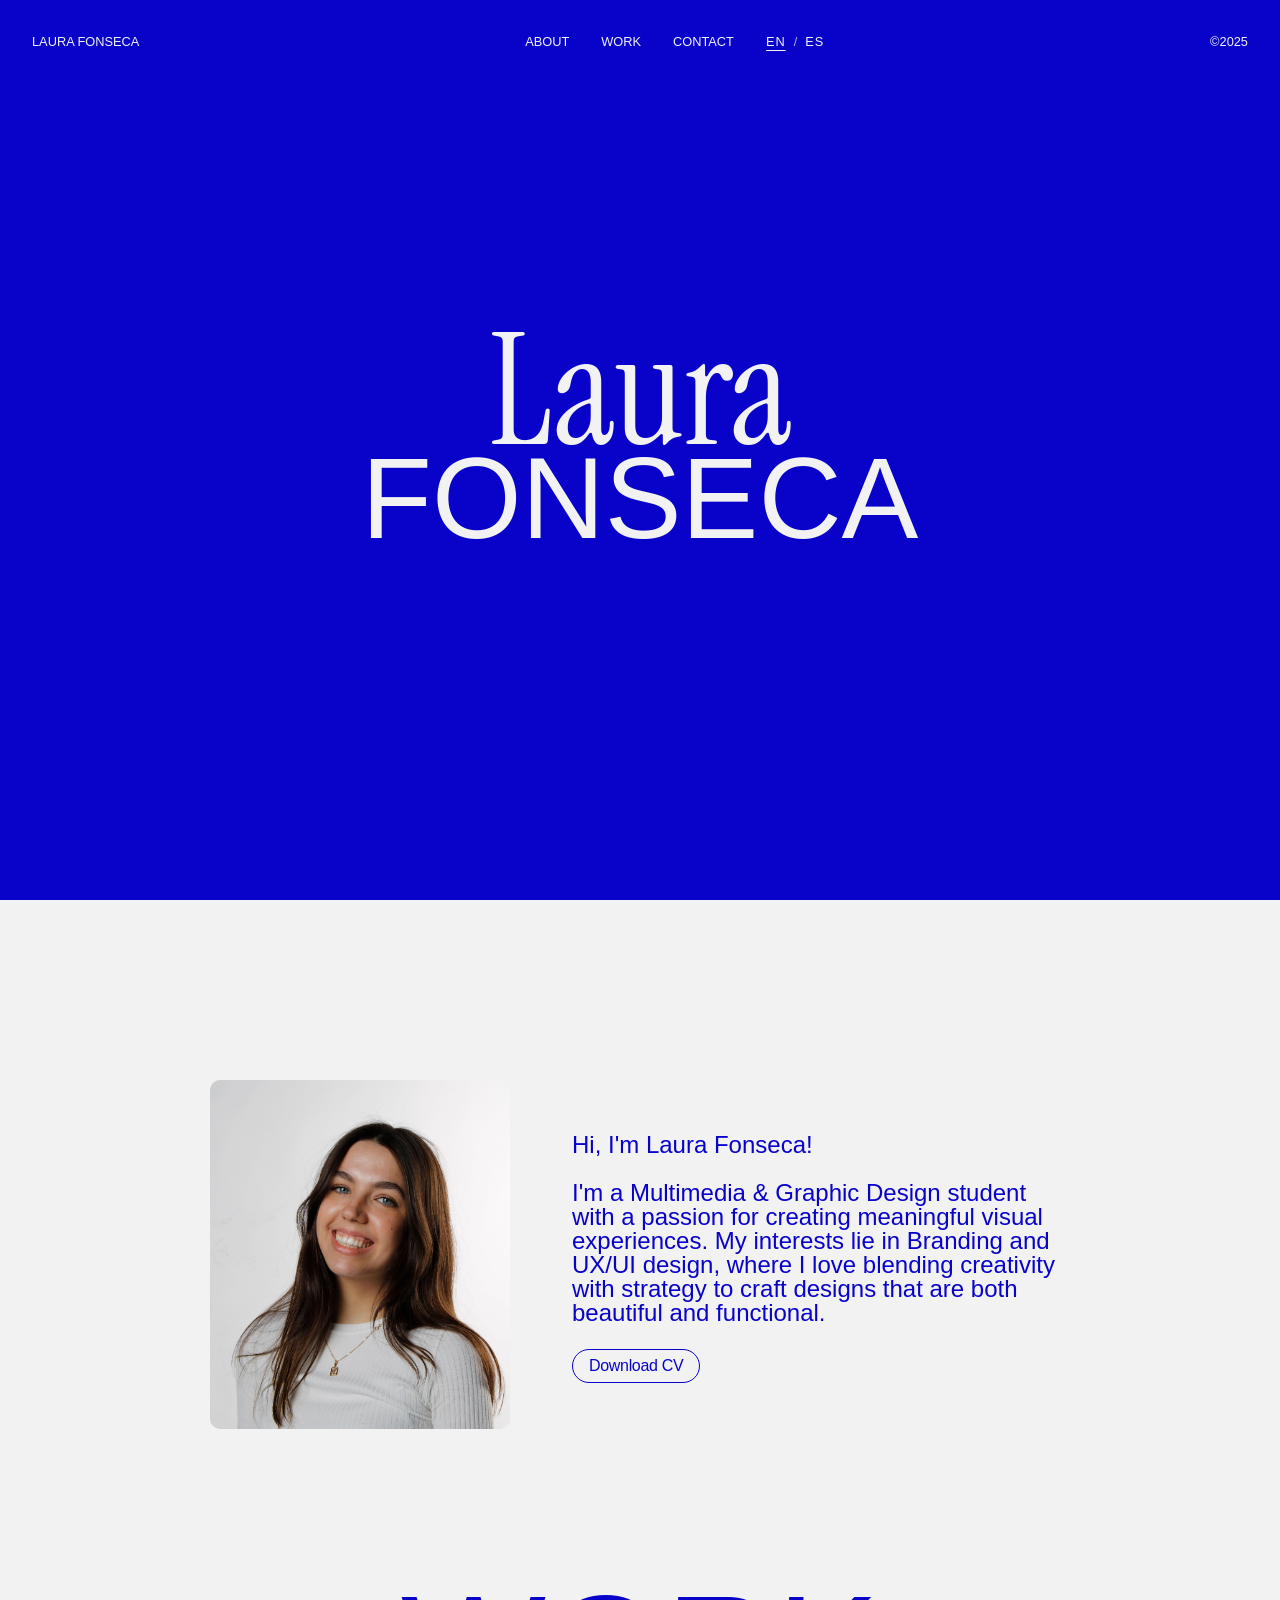
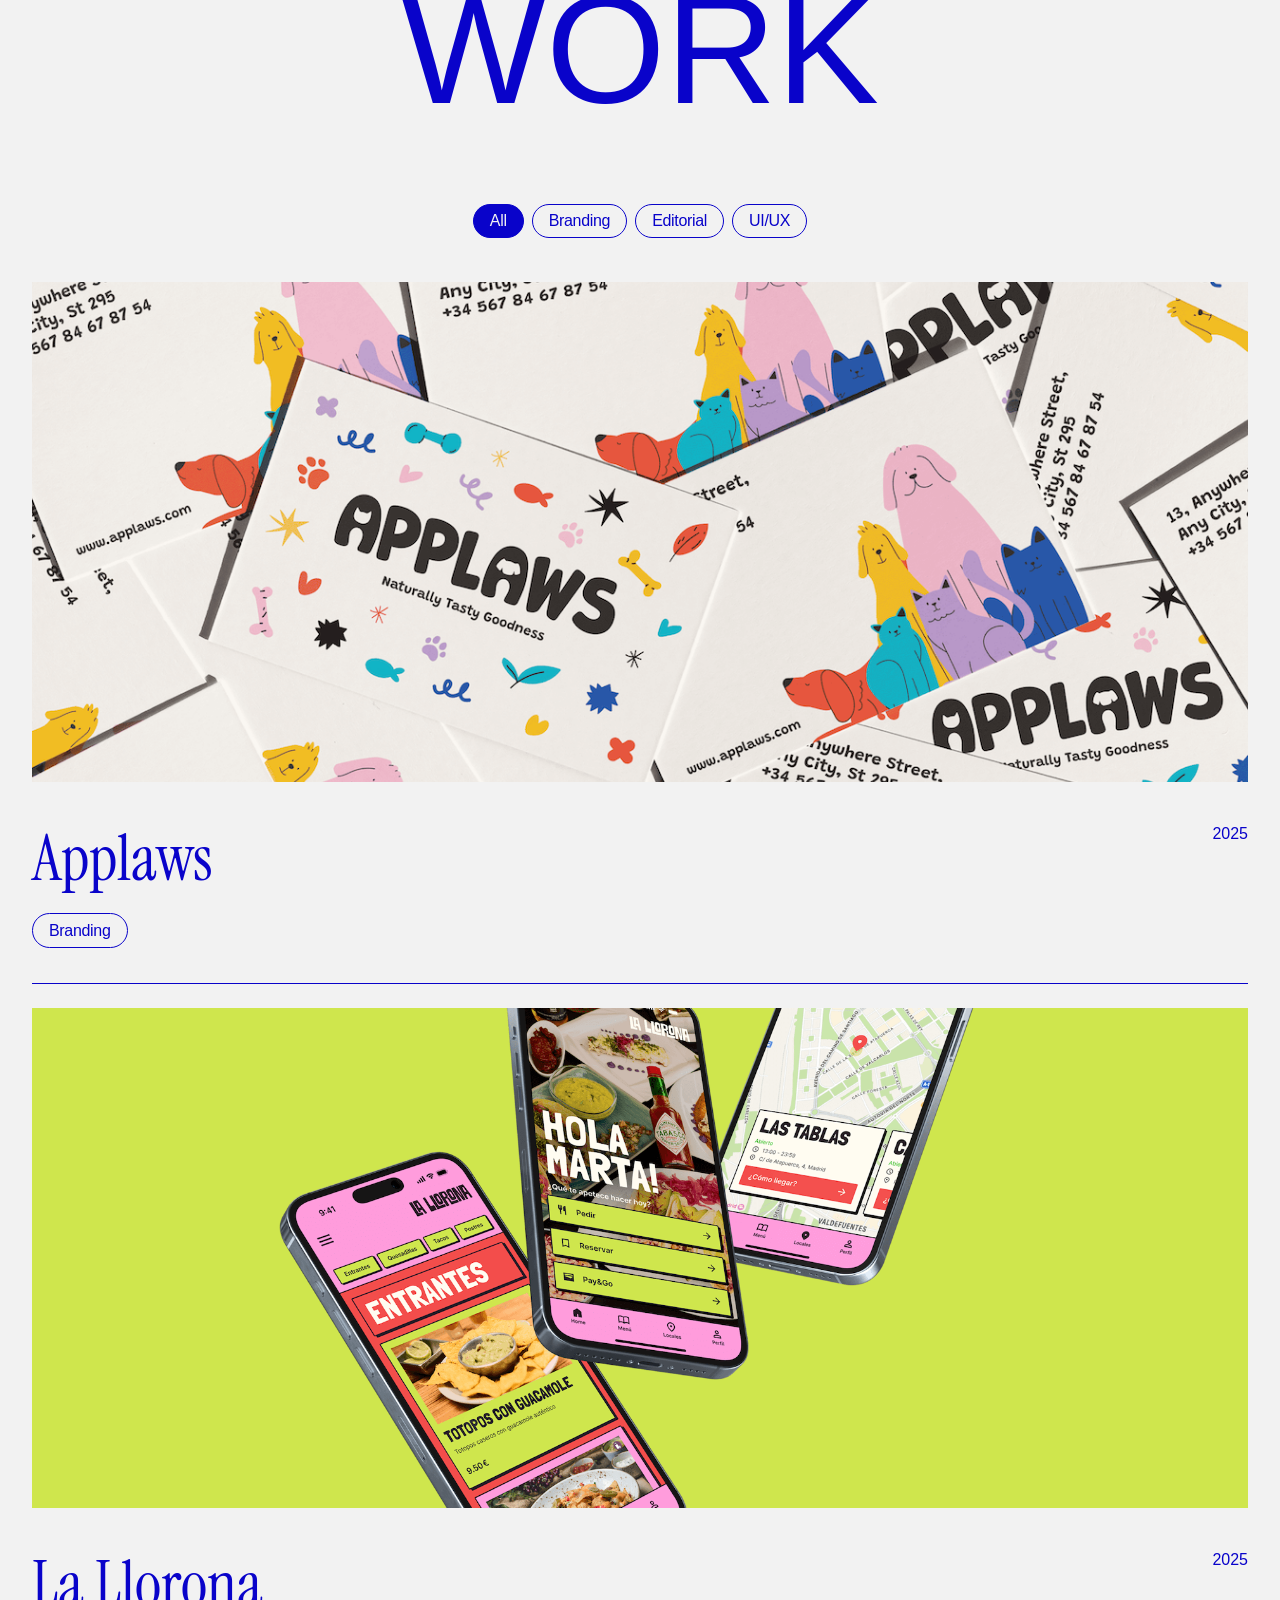
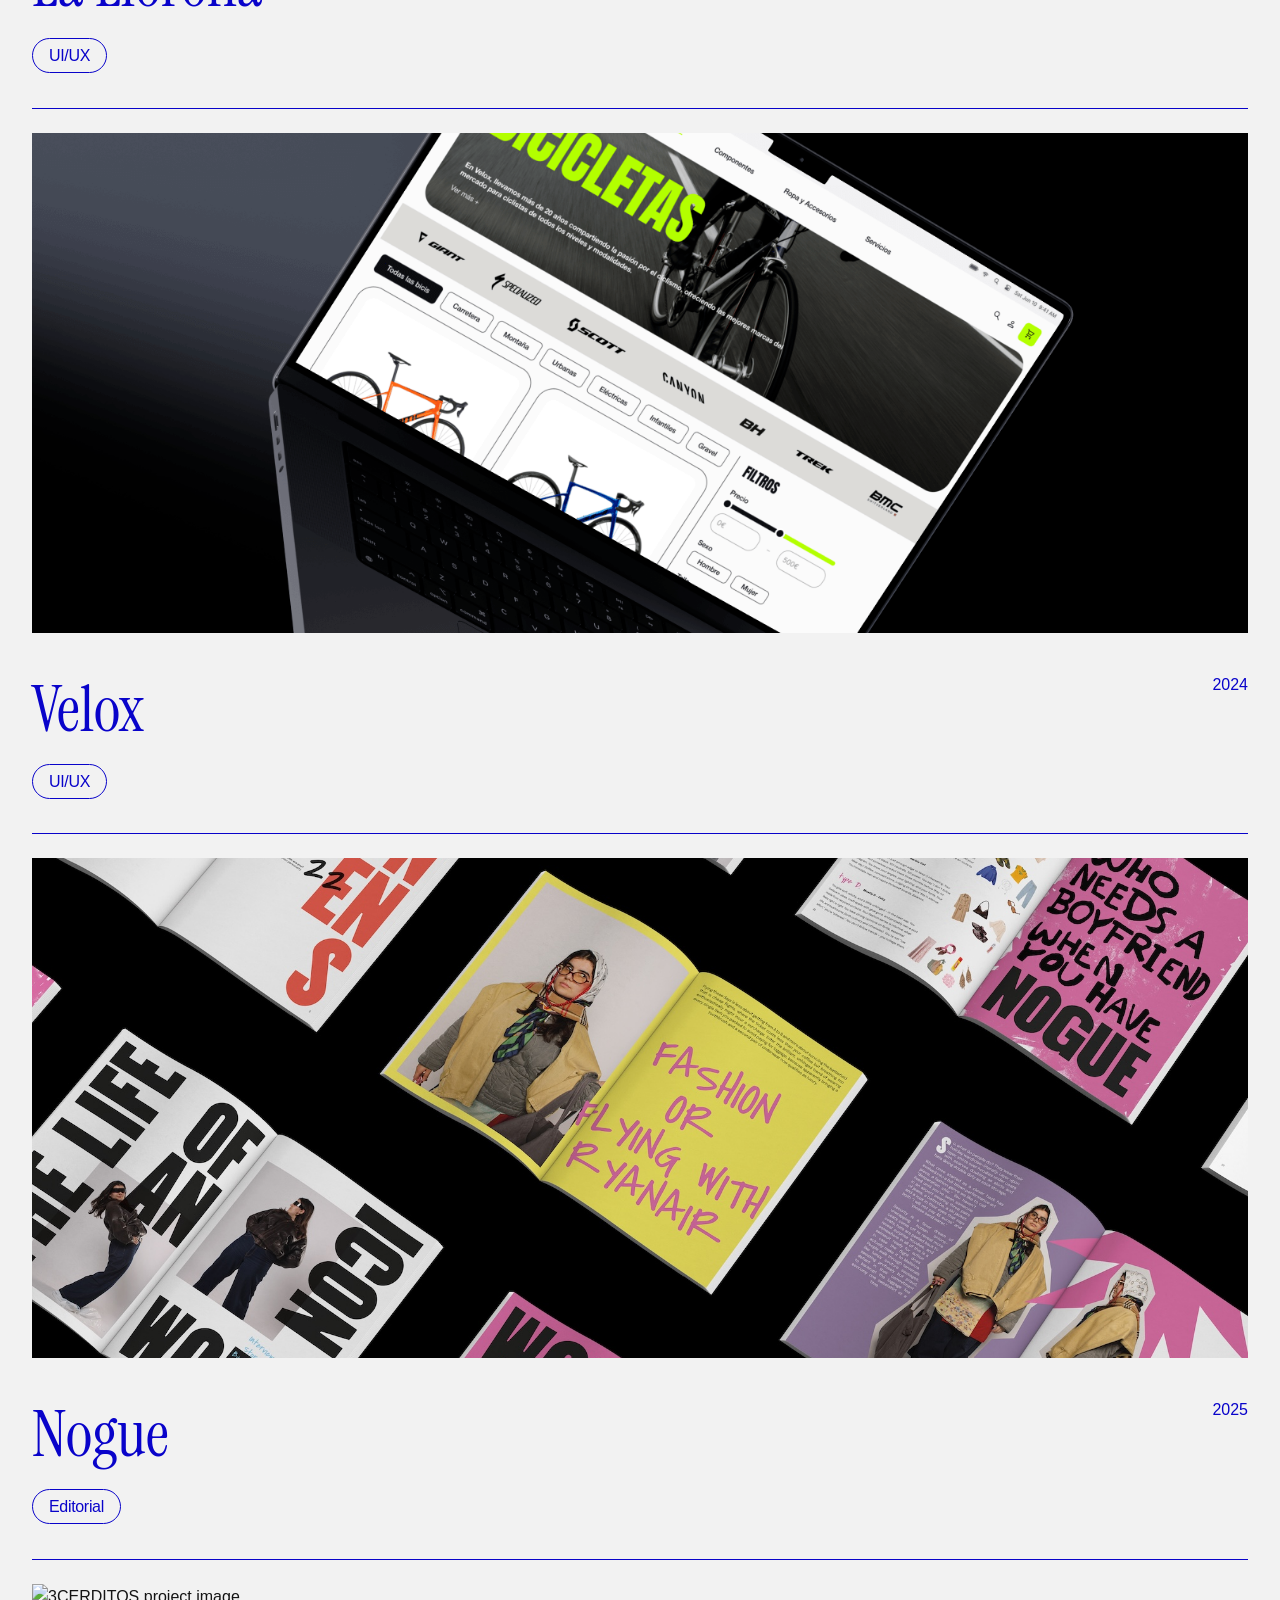
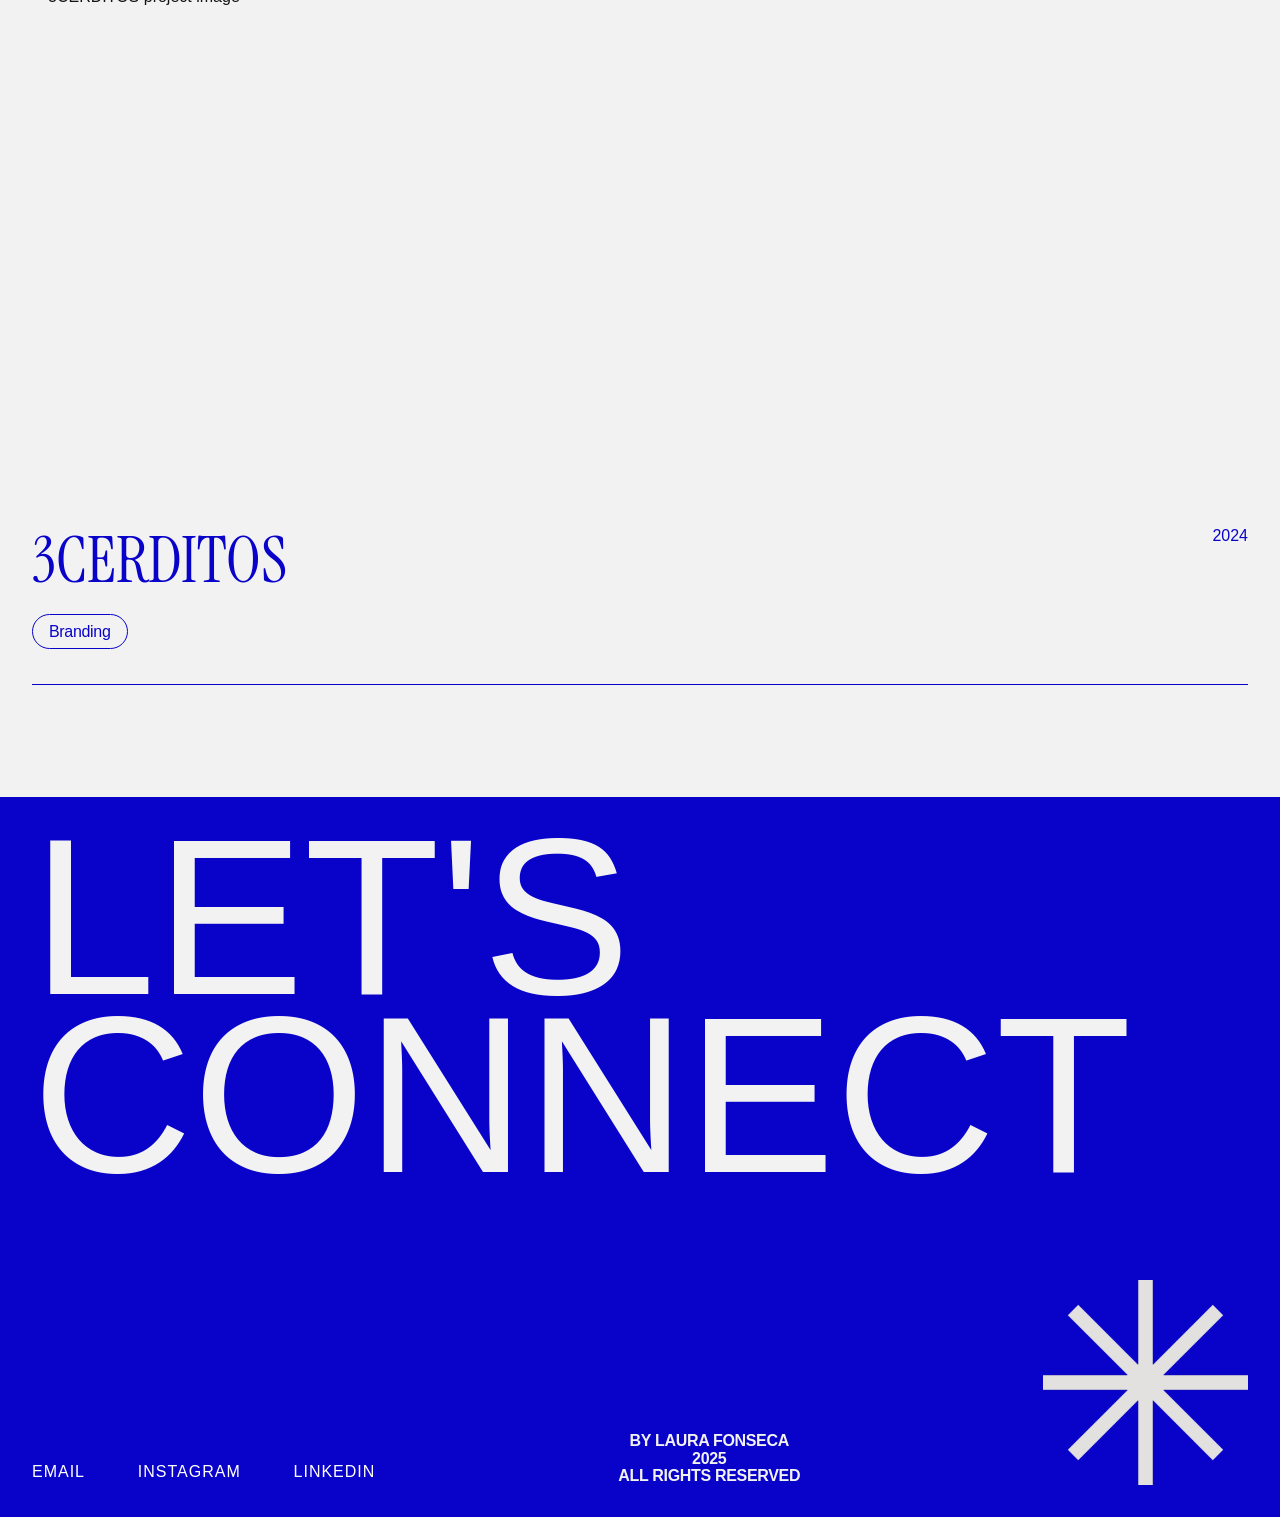
==== index.html @ 659b258e "footer" ====
<!DOCTYPE html>
<html lang="en">
  <head>
    <meta charset="UTF-8" />
    <meta name="viewport" content="width=device-width, initial-scale=1.0" />
    <link rel="icon" href="logo.png" type="image/png" />
    <title>Laura Fonseca Portfolio</title>
    <!-- Google Fonts: Instrument Serif -->
    <link rel="preconnect" href="https://fonts.googleapis.com" />
    <link rel="preconnect" href="https://fonts.gstatic.com" crossorigin />
    <link
      href="https://fonts.googleapis.com/css2?family=Instrument+Serif:ital@0;1&display=swap"
      rel="stylesheet"
    />
    <link rel="stylesheet" href="assets/css/index.css" />
  </head>
  <body>
    <div class="cursor"></div>
    <header class="main-header">
      <div class="header-content">
        <div class="header-name">LAURA FONSECA</div>
        <nav>
          <ul>
            <li><a href="#about">ABOUT</a></li>
            <li><a href="#work">WORK</a></li>
            <li><a href="#contact">CONTACT</a></li>
          </ul>
          <div class="language-selector">
            <span class="lang-option active">EN</span>
            <span class="lang-separator">/</span>
            <span class="lang-option">ES</span>
          </div>
        </nav>
          <div class="header-year">©2025</div>
        </div>
      </div>
    </header>
    <main>
      <!-- Hero Section -->
      <section class="hero">
        <div class="hero-title">
          <span class="nombre-laura">Laura</span> <br />
          <span class="nombre-fonseca">FONSECA</span>
        </div>
      </section>
      <!-- Presentación -->
      <section class="about" id="about">
        <div class="about-img">
          <img src="assets/images/imagen-perfil.jpg" alt="Foto de Laura Fonseca" />
        </div>
        <div class="about-text">
          <p data-translate="intro_hi">Hi, I'm Laura Fonseca!</p>
          <p data-translate="intro_description">
            I'm a Multimedia & Graphic Design student with a passion for
            creating meaningful visual experiences. My interests lie in Branding
            and UX/UI design, where I love blending creativity with strategy to
            craft designs that are both beautiful and functional.
          </p>
          <a href="assets/cv/Laura_Fonseca_CV.pdf" class="button" download data-translate="download_cv">Download CV</a>
        </div>
      </section>
      <!-- Work Section -->
      <section class="work" id="work">
        <h2 class="scale-in" data-translate="work">WORK</h2>
        <div class="work-filters slide-up">
          <button
            class="button active"
            data-filter="all"
            data-translate="all"
          >
            All
          </button>
          <button
            class="button"
            data-filter="Branding"
            data-translate="branding"
          >
            Branding
          </button>
          <button
            class="button"
            data-filter="Editorial"
            data-translate="editorial"
          >
            Editorial
          </button>
          <button class="button" data-filter="UIUX">UI/UX</button>
        </div>
        <div class="projects-grid">
          <!-- Applaws -->
          <article class="project" data-category="Branding">
            <div class="project-image">
              <a href="applaws.html">
                <img
                  src="assets/images/Applaws/85x55_Business_Card_Mockup.png"
                  alt="Applaws project image"
                />
              </a>
              <div class="project-details">
                <a href="applaws.html" class="view-btn" data-translate="view"
                  >View</a
                >
              </div>
            </div>
            <div class="project-info">
              <div class="frame-7">
                <h3>Applaws</h3>
                <div class="div-wrapper">
                  <span class="button" data-translate="branding"
                    >Branding</span
                  >
                </div>
              </div>
              <span class="project-year">2025</span>
            </div>
          </article>
          <!-- La Llorona -->
          <article class="project" data-category="UIUX">
            <div class="project-image">
              <a href="lallorona.html">
                <img
                  src="assets/images/La Llorona/mockup1 1.png"
                  alt="La Llorona project image"
                />
              </a>
              <div class="project-details">
                <a href="lallorona.html" class="view-btn" data-translate="view"
                  >View</a
                >
              </div>
            </div>
            <div class="project-info">
              <div class="frame-7">
                <h3>La Llorona</h3>
                <div class="div-wrapper">
                  <span class="button">UI/UX</span>
                </div>
              </div>
              <span class="project-year">2025</span>
            </div>
          </article>
          <!-- Velox -->
          <article class="project" data-category="UIUX">
            <div class="project-image">
              <a href="velox.html">
                <img src="assets/images/Velox/mockupvelox.png" alt="Velox project image" />
              </a>
              <div class="project-details">
                <a href="velox.html" class="view-btn" data-translate="view"
                  >View</a
                >
              </div>
            </div>
            <div class="project-info">
              <div class="frame-7">
                <h3>Velox</h3>
                <div class="div-wrapper">
                  <span class="button">UI/UX</span>
                </div>
              </div>
              <span class="project-year">2024</span>
            </div>
          </article>
          <!-- Nogue -->
          <article class="project" data-category="Editorial">
            <div class="project-image">
              <a href="nogue.html">
                <img src="assets/images/Nogue/Mockup.jpg" alt="Nogue project image" />
              </a>
              <div class="project-details">
                <a href="nogue.html" class="view-btn" data-translate="view"
                  >View</a
                >
              </div>
            </div>
            <div class="project-info">
              <div class="frame-7">
                <h3>Nogue</h3>
                <div class="div-wrapper">
                  <span class="button" data-translate="editorial"
                    >Editorial</span
                  >
                </div>
              </div>
              <span class="project-year">2025</span>
            </div>
          </article>
          <!-- 3CERDITOS -->
          <article class="project" data-category="Branding">
            <div class="project-image">
              <a href="3cerditos.html">
                <img
                  src="assets/images/3CERDITOS/fotos3c4.png"
                  alt="3CERDITOS project image"
                />
              </a>
              <div class="project-details">
                <a href="3cerditos.html" class="view-btn" data-translate="view"
                  >View</a
                >
              </div>
            </div>
            <div class="project-info">
              <div class="frame-7">
                <h3>3CERDITOS</h3>
                <div class="div-wrapper">
                  <span class="button" data-translate="branding"
                    >Branding</span
                  >
                </div>
              </div>
              <span class="project-year">2024</span>
            </div>
          </article>
        </div>
      </section>
      <!-- Contact Section -->
      <section class="contact" id="contact">
        <h2 class="scale-in" data-translate="lets_connect">
          LET'S<br />CONNECT
        </h2>

        <div class="footer-wrapper" style="opacity: 1">
          <div class="contact-links">
            <a
              href="mailto:laurafonortes@gmail.com"
              class="bold-link"
              data-translate="email"
              >EMAIL</a
            >
            <a
              href="https://www.instagram.com/laurafonseca.design"
              target="_blank"
              class="bold-link"
              data-translate="instagram"
              >INSTAGRAM</a
            >
            <a
              href="https://www.linkedin.com/in/laura-fonseca-ort%C3%A9s-6abb1227b"
              target="_blank"
              class="bold-link"
              data-translate="linkedin"
              >LINKEDIN</a
            >
          </div>

          <div class="footer-info">
            <p data-translate="by_laura">
              BY LAURA FONSECA<br />2025<br />ALL RIGHTS RESERVED
            </p>
          </div>
          <div class="contact-symbol">
            <img src="assets/images/image 1.png" alt="Contact symbol" class="contact-image" />
          </div>
        </div>
      </section>
    </main>
  </body>
</html>
---- assets/css/index.css ----
/**
 * ─────────────────────────────────────────────
 *  CSS Barrel Index
 * ─────────────────────────────────────────────
 *
 *  This file uses the "barrel pattern" to re-export (import) a collection
 *  of CSS modules in a single place, making project imports simpler and
 *  more maintainable. Instead of importing each CSS file individually 
 *  throughout your project, you only need to import this index file.
 *
 *  All base styles, typography, and global site rules are centralized here.
 * 
 *  ➡️  Add new @import statements below as your CSS grows!
 * 
 *
 */

@import url("reset.css");
@import url("base.css");
@import url("layout.css");
@import url("components.css");
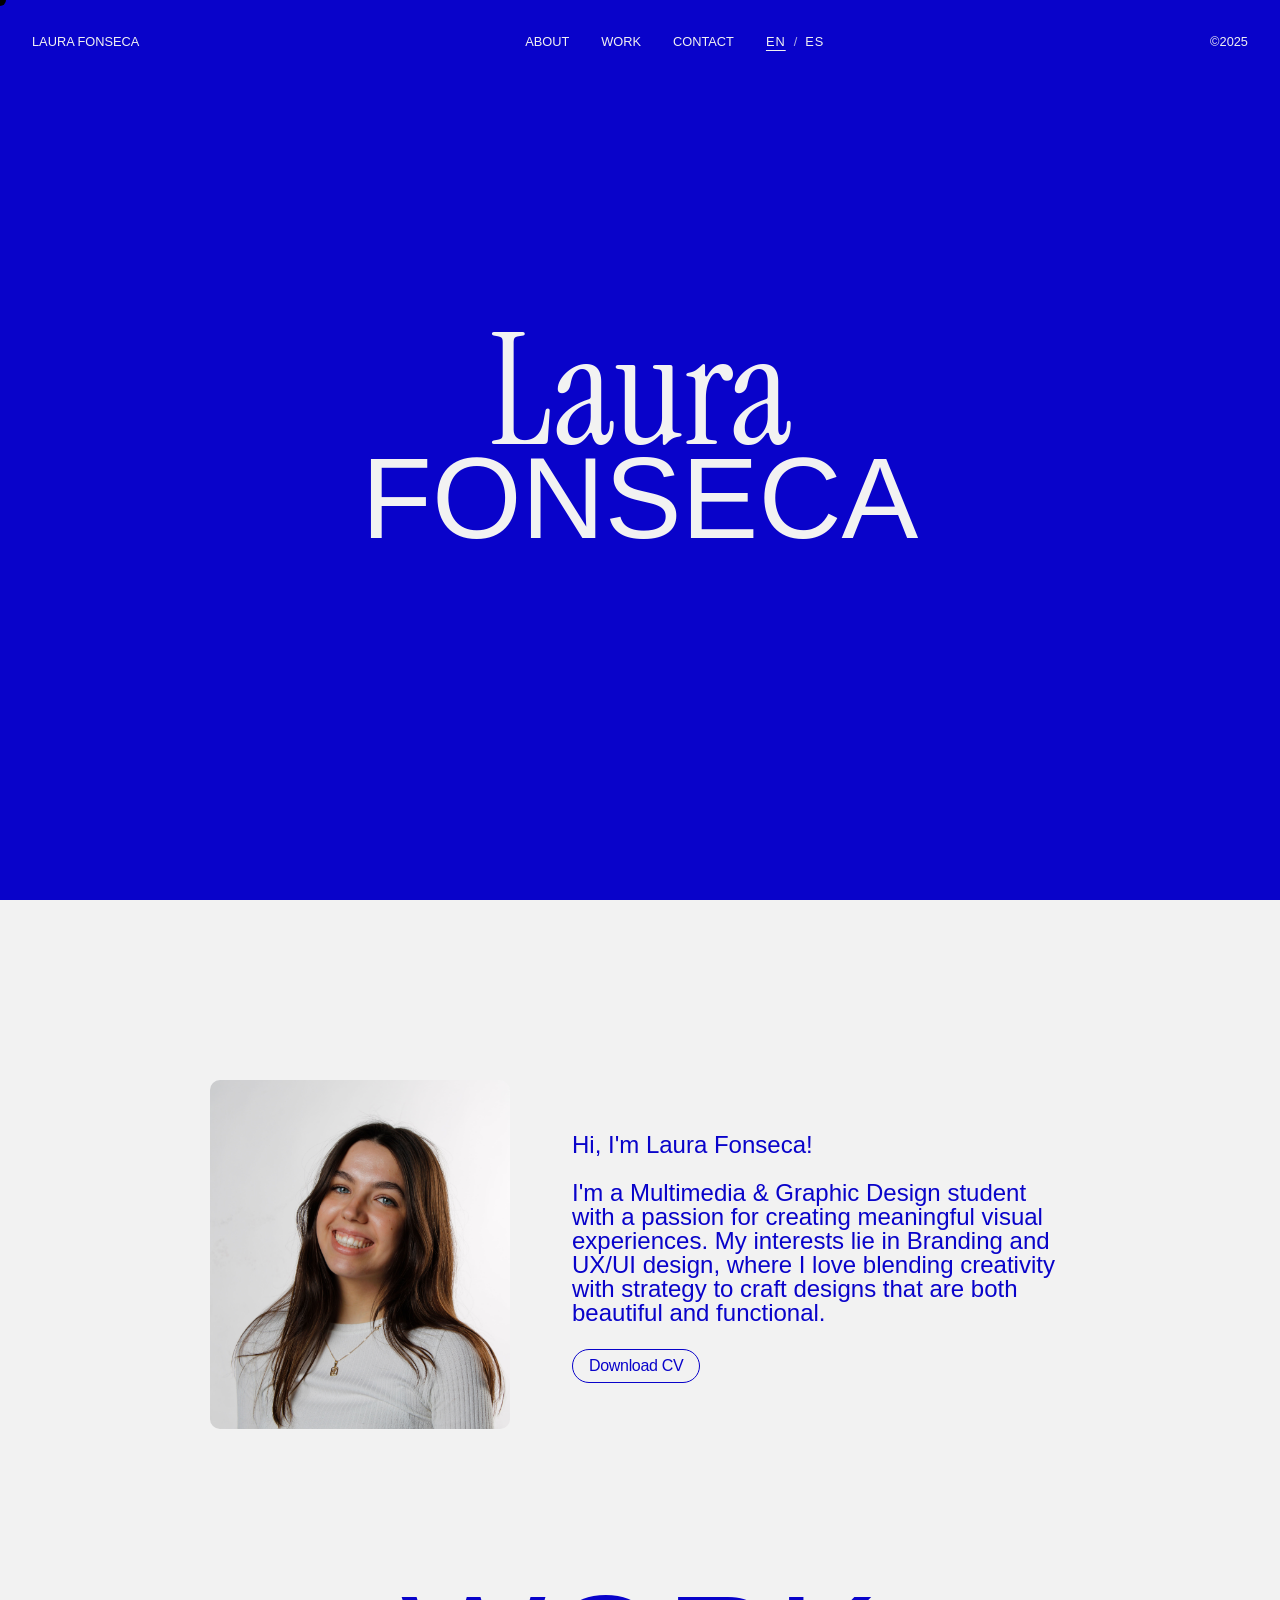
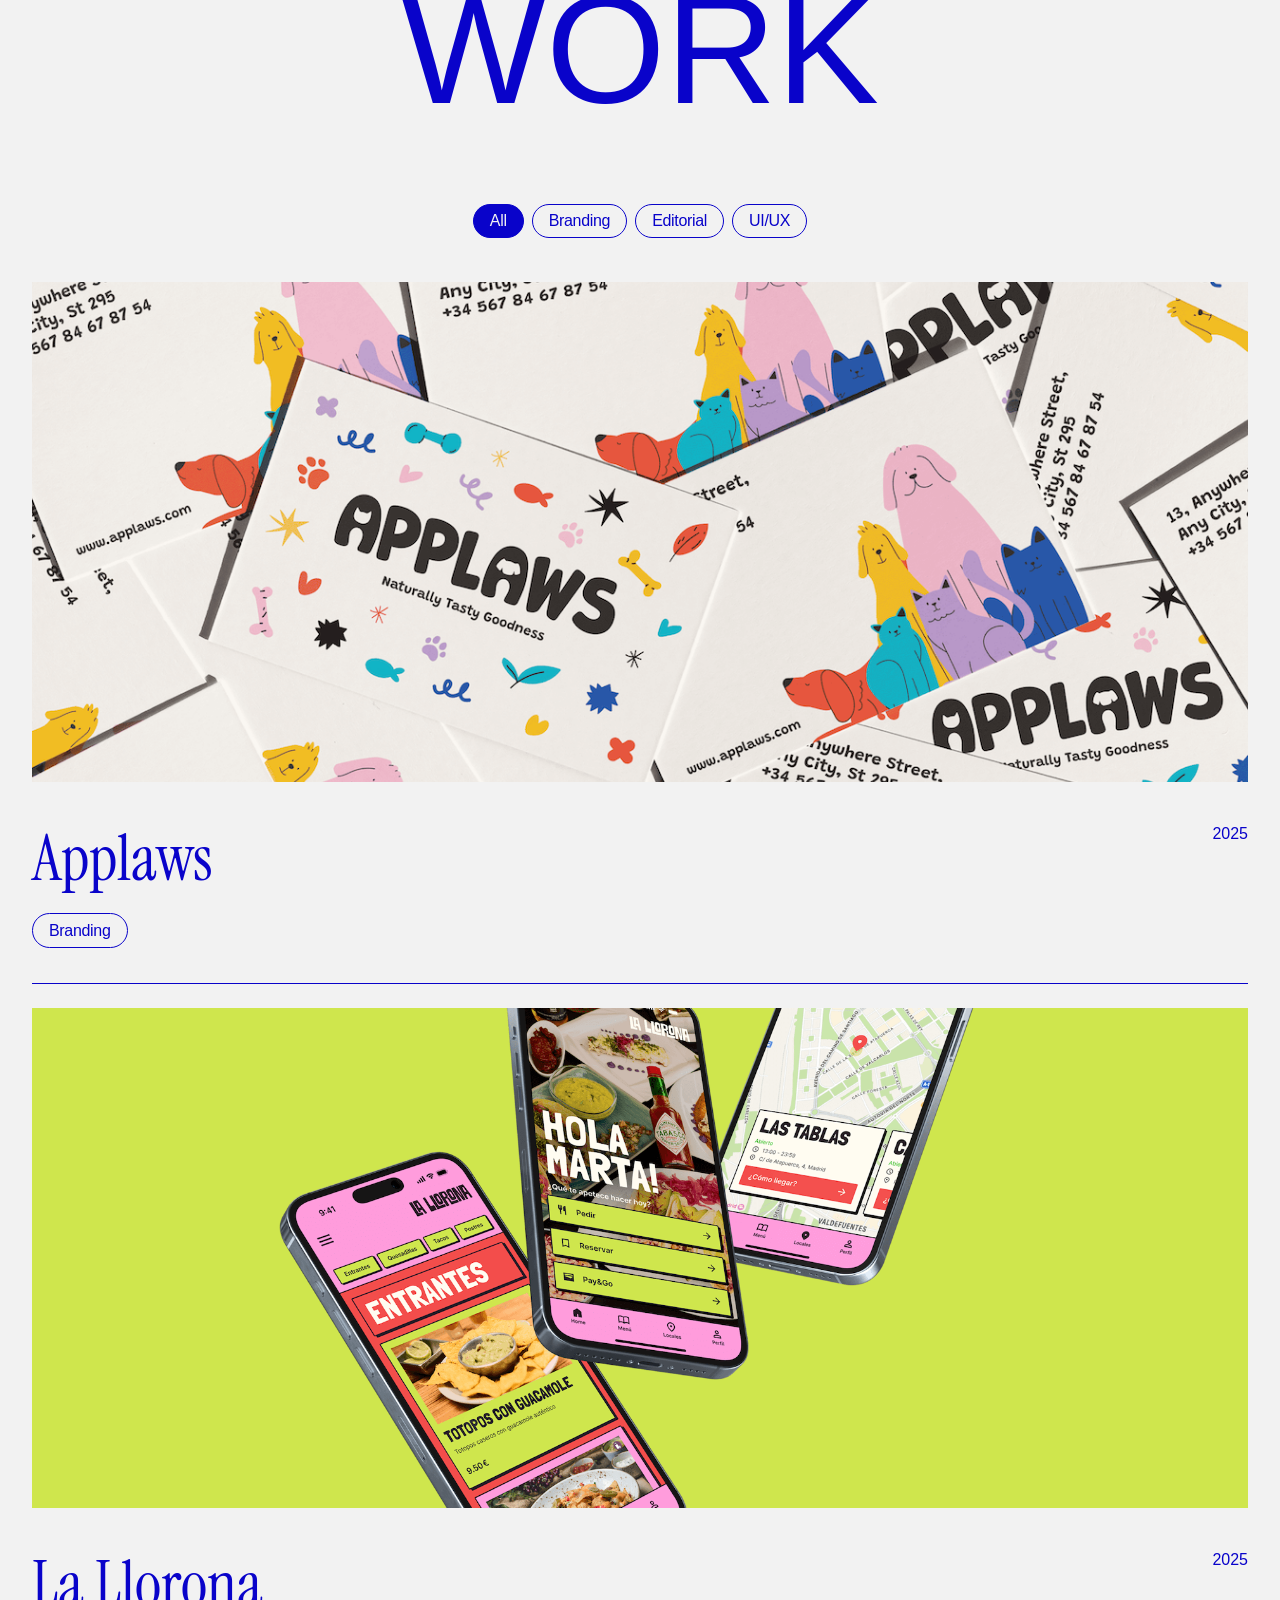
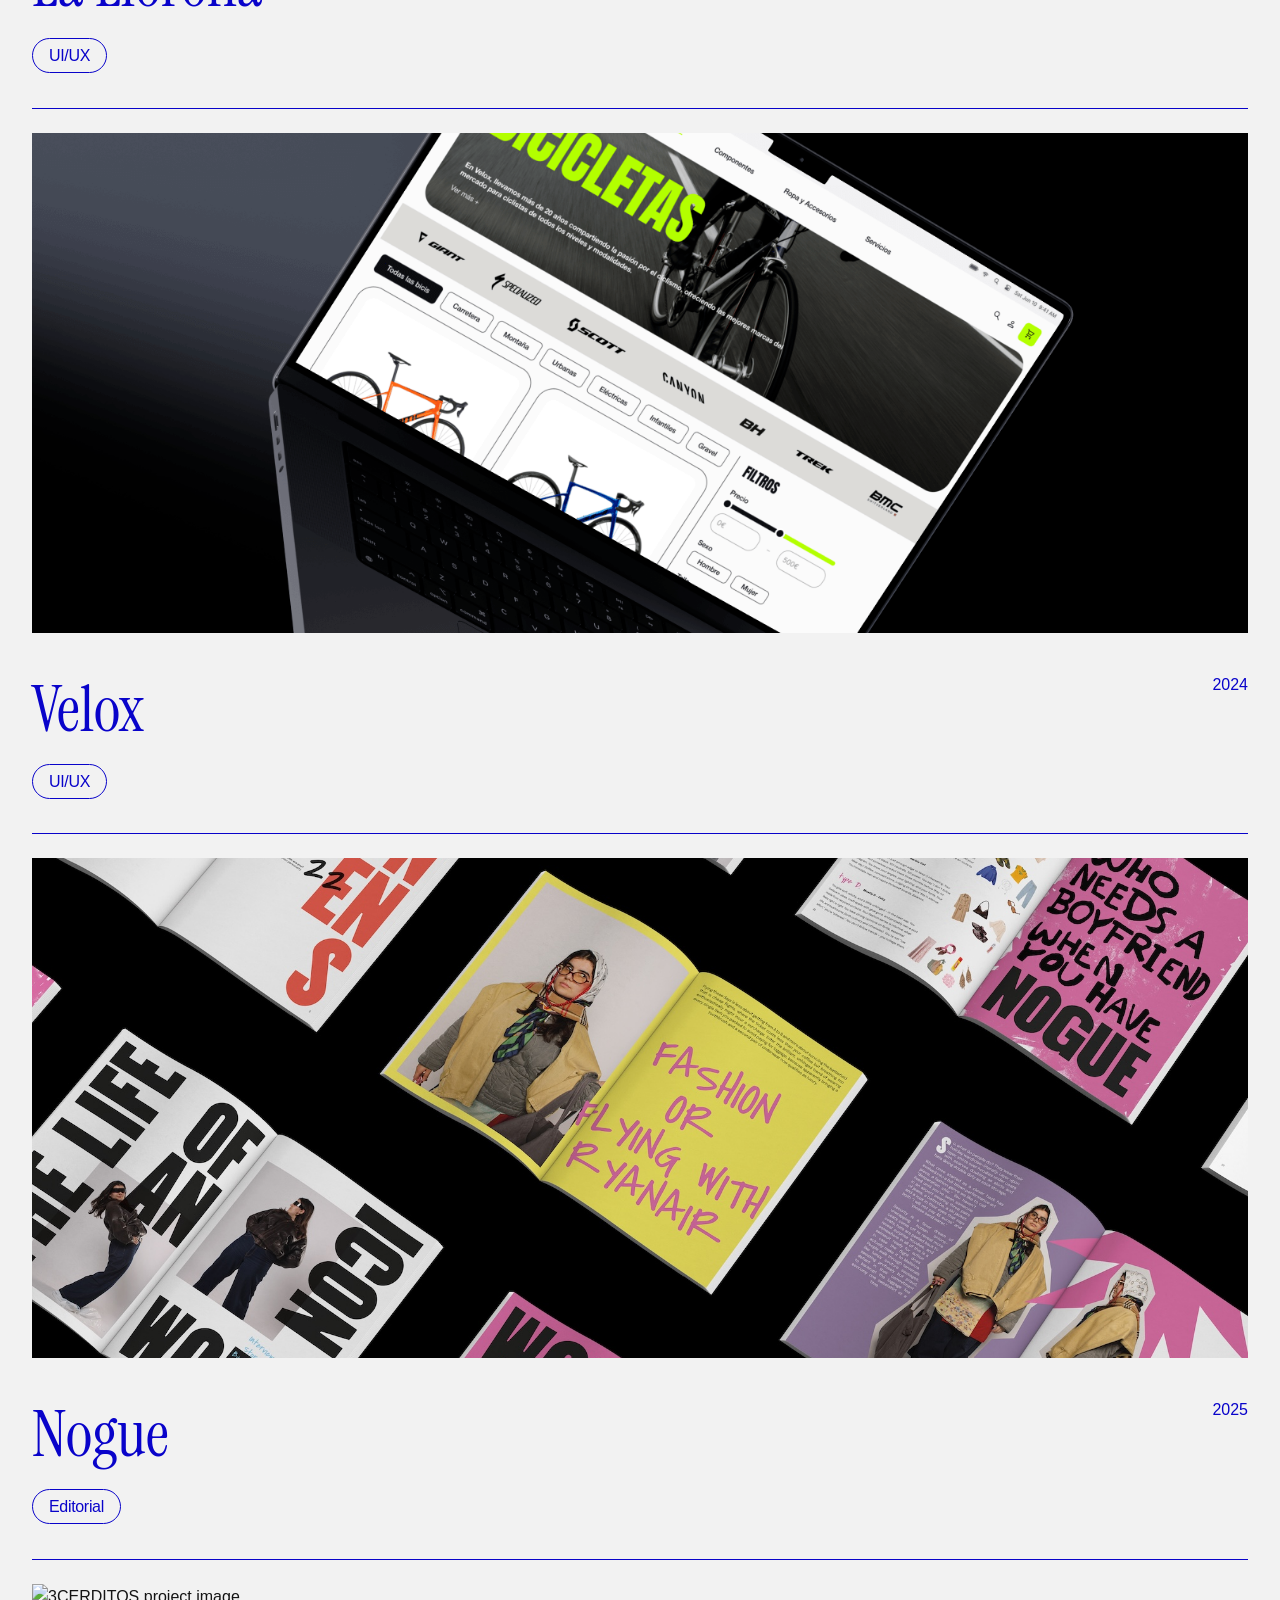
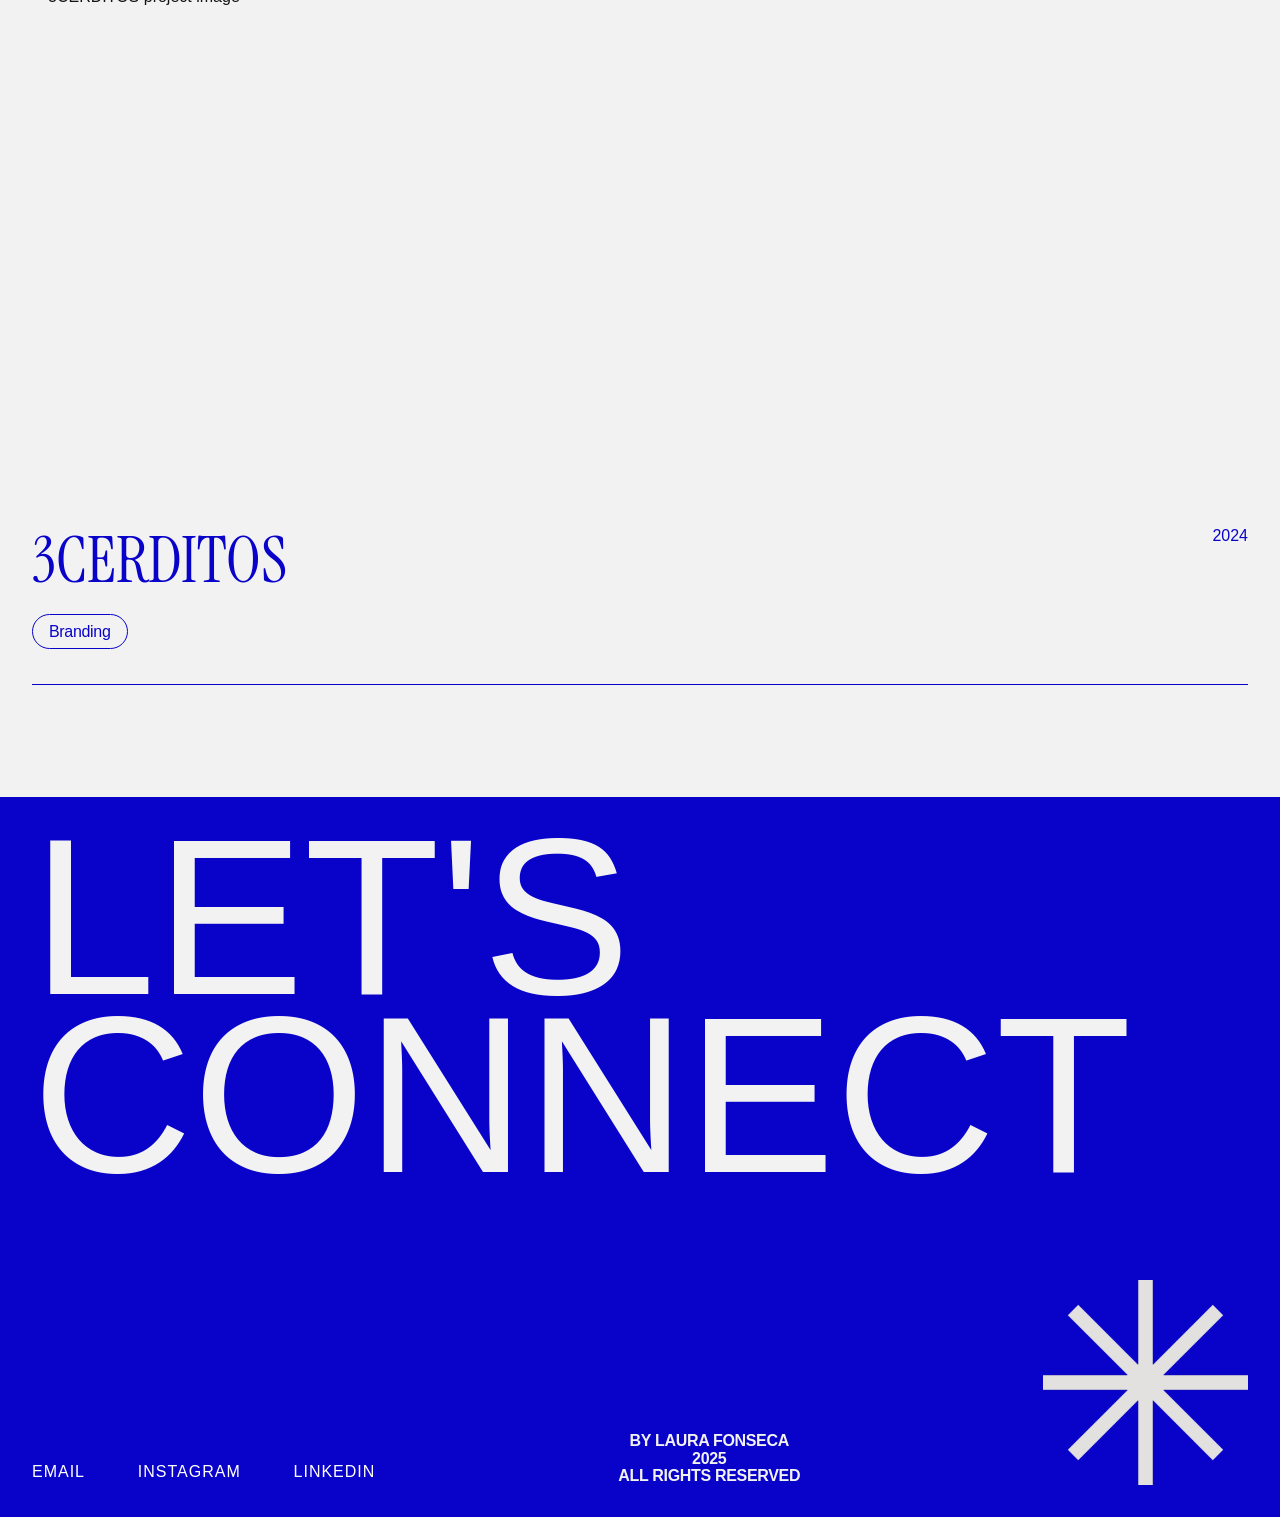
==== commit f5fabe34: "javascript" ====
--- a/index.html
+++ b/index.html
@@ -13,6 +13,9 @@
       rel="stylesheet"
     />
     <link rel="stylesheet" href="assets/css/index.css" />
+    <!-- GSAP for animations -->
+  <script src="https://cdnjs.cloudflare.com/ajax/libs/gsap/3.12.2/gsap.min.js"></script>
+  <script src="https://cdnjs.cloudflare.com/ajax/libs/gsap/3.12.2/ScrollTrigger.min.js"></script>
   </head>
   <body>
     <div class="cursor"></div>
@@ -21,14 +24,14 @@
         <div class="header-name">LAURA FONSECA</div>
         <nav>
           <ul>
-            <li><a href="#about">ABOUT</a></li>
-            <li><a href="#work">WORK</a></li>
-            <li><a href="#contact">CONTACT</a></li>
+            <li><a href="#about" data-translate="about">ABOUT</a></li>
+            <li><a href="#work" data-translate="work">WORK</a></li>
+            <li><a href="#contact" data-translate="contact">CONTACT</a></li>
           </ul>
           <div class="language-selector">
-            <span class="lang-option active">EN</span>
+            <span class="lang-option active" id="lang-en">EN</span>
             <span class="lang-separator">/</span>
-            <span class="lang-option">ES</span>
+            <span class="lang-option" id="lang-es">ES</span>
           </div>
         </nav>
           <div class="header-year">©2025</div>
@@ -255,5 +258,6 @@
         </div>
       </section>
     </main>
+    <script src="assets/js/main.js"></script>
   </body>
 </html>
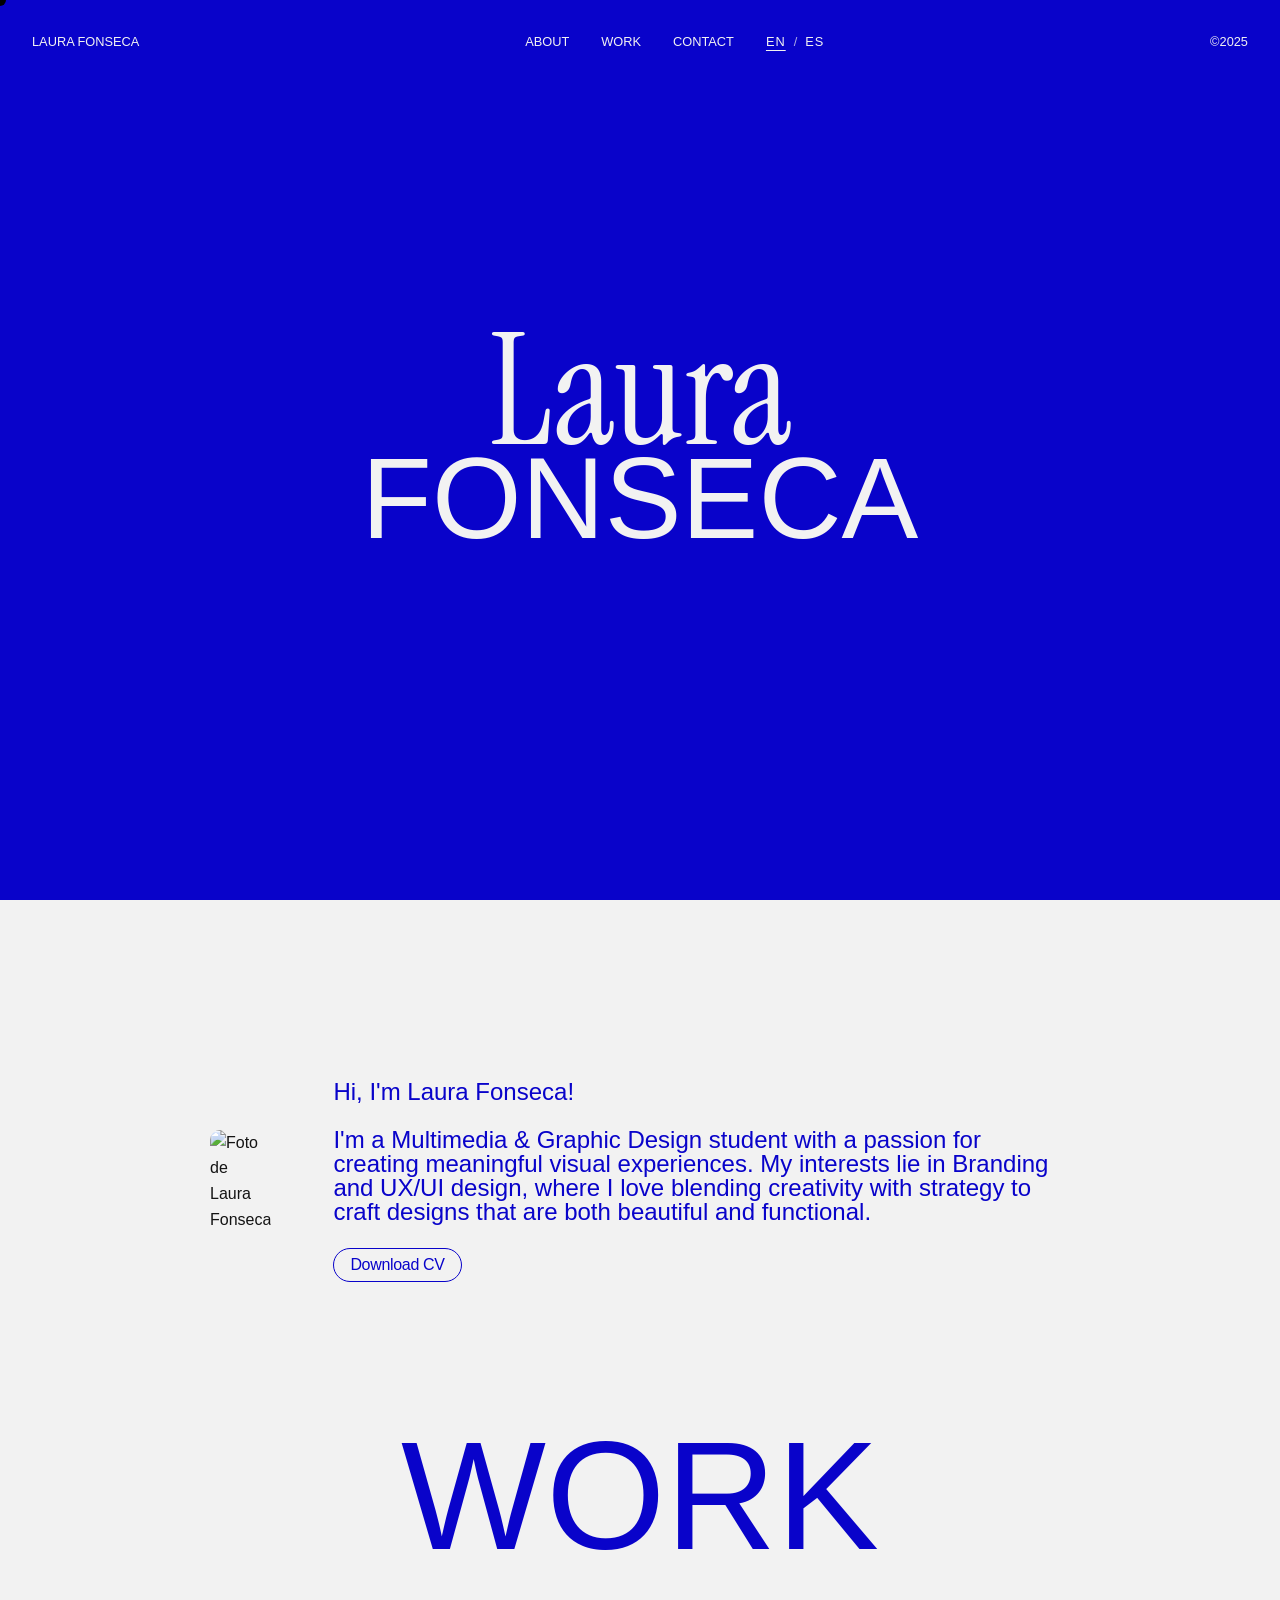
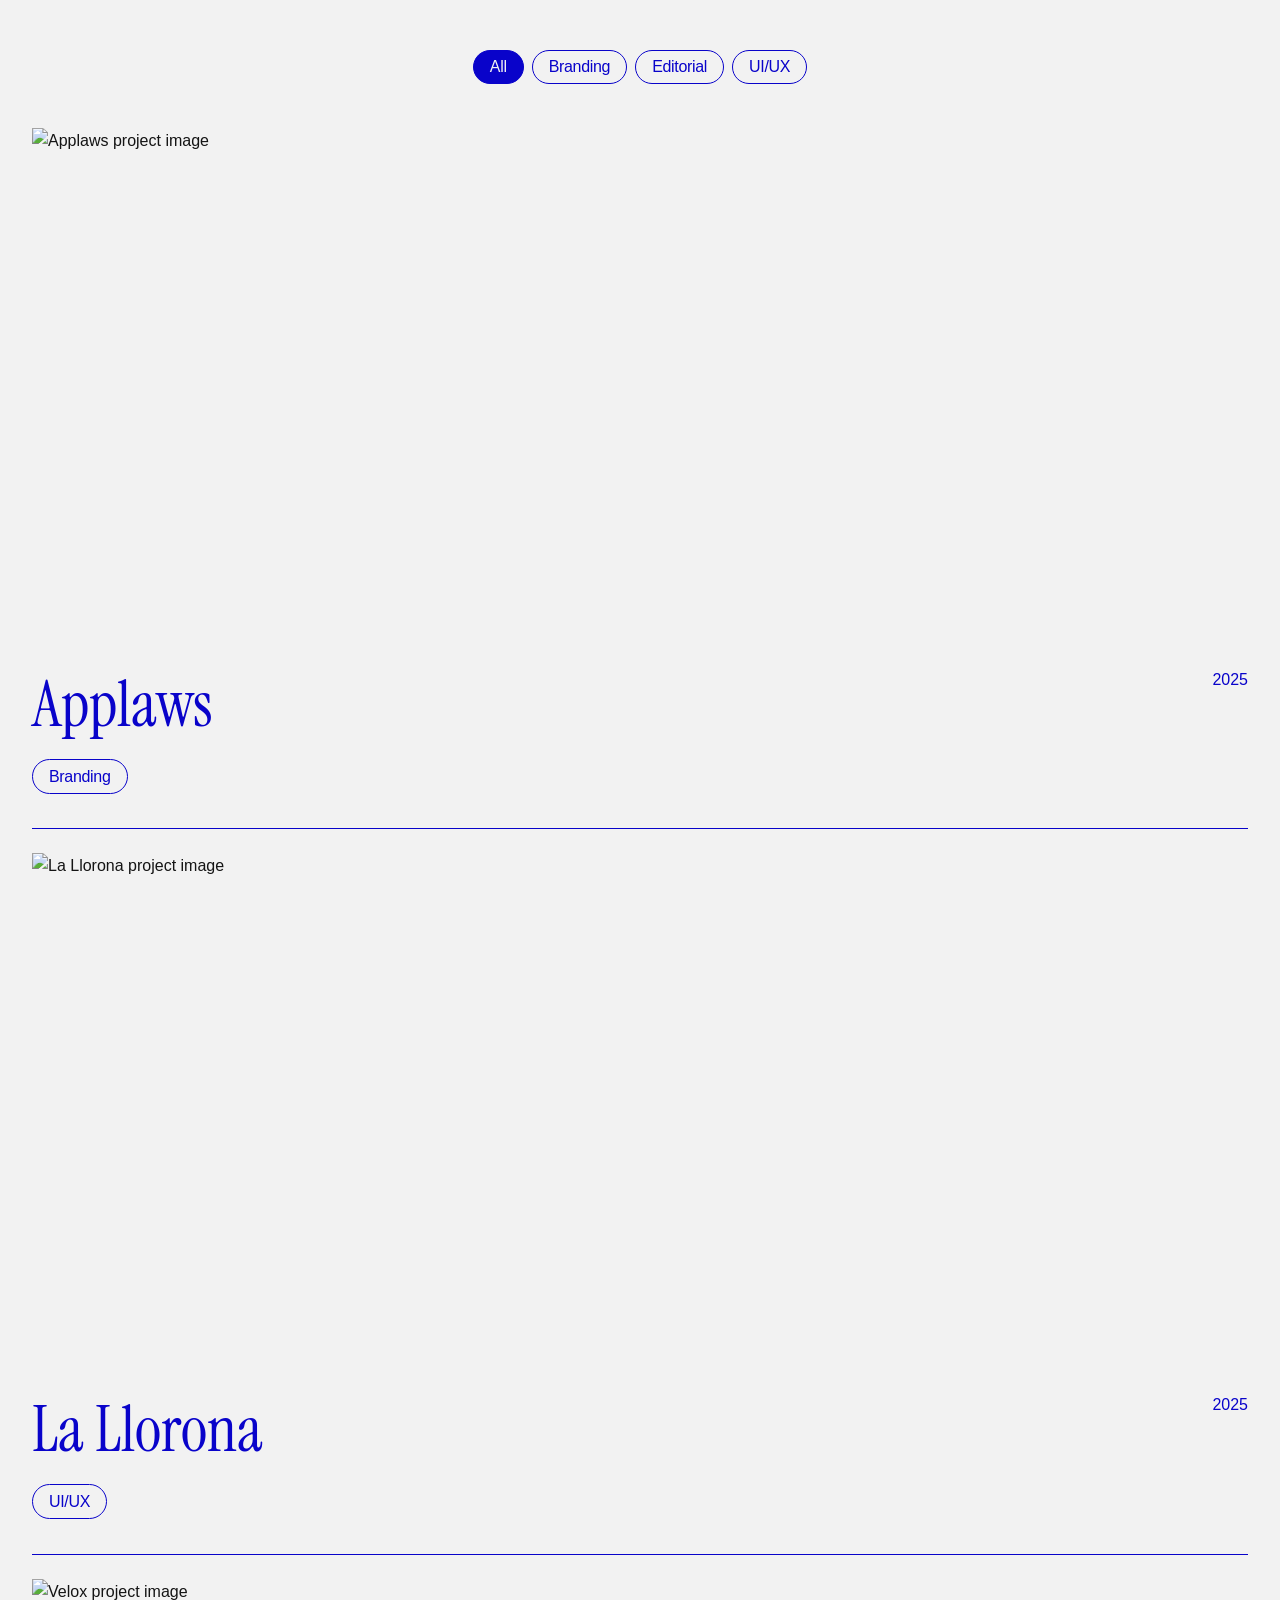
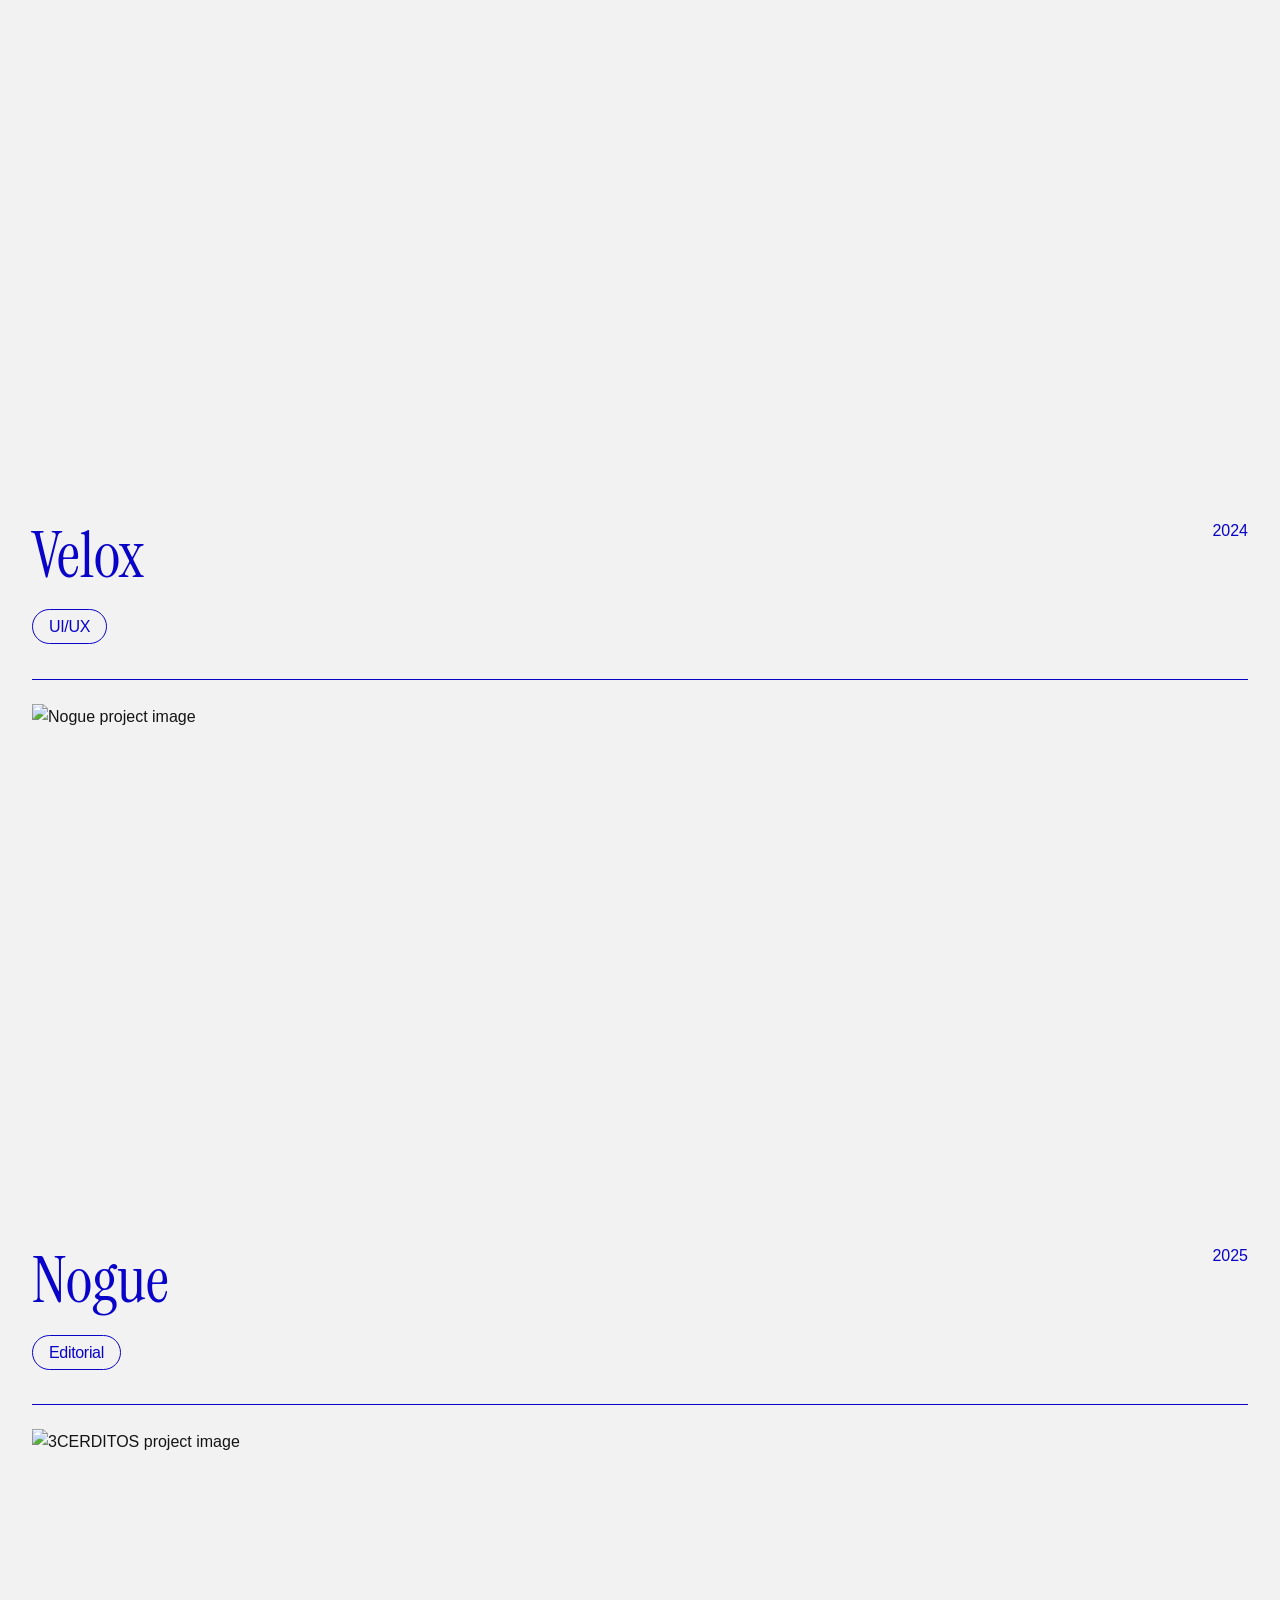
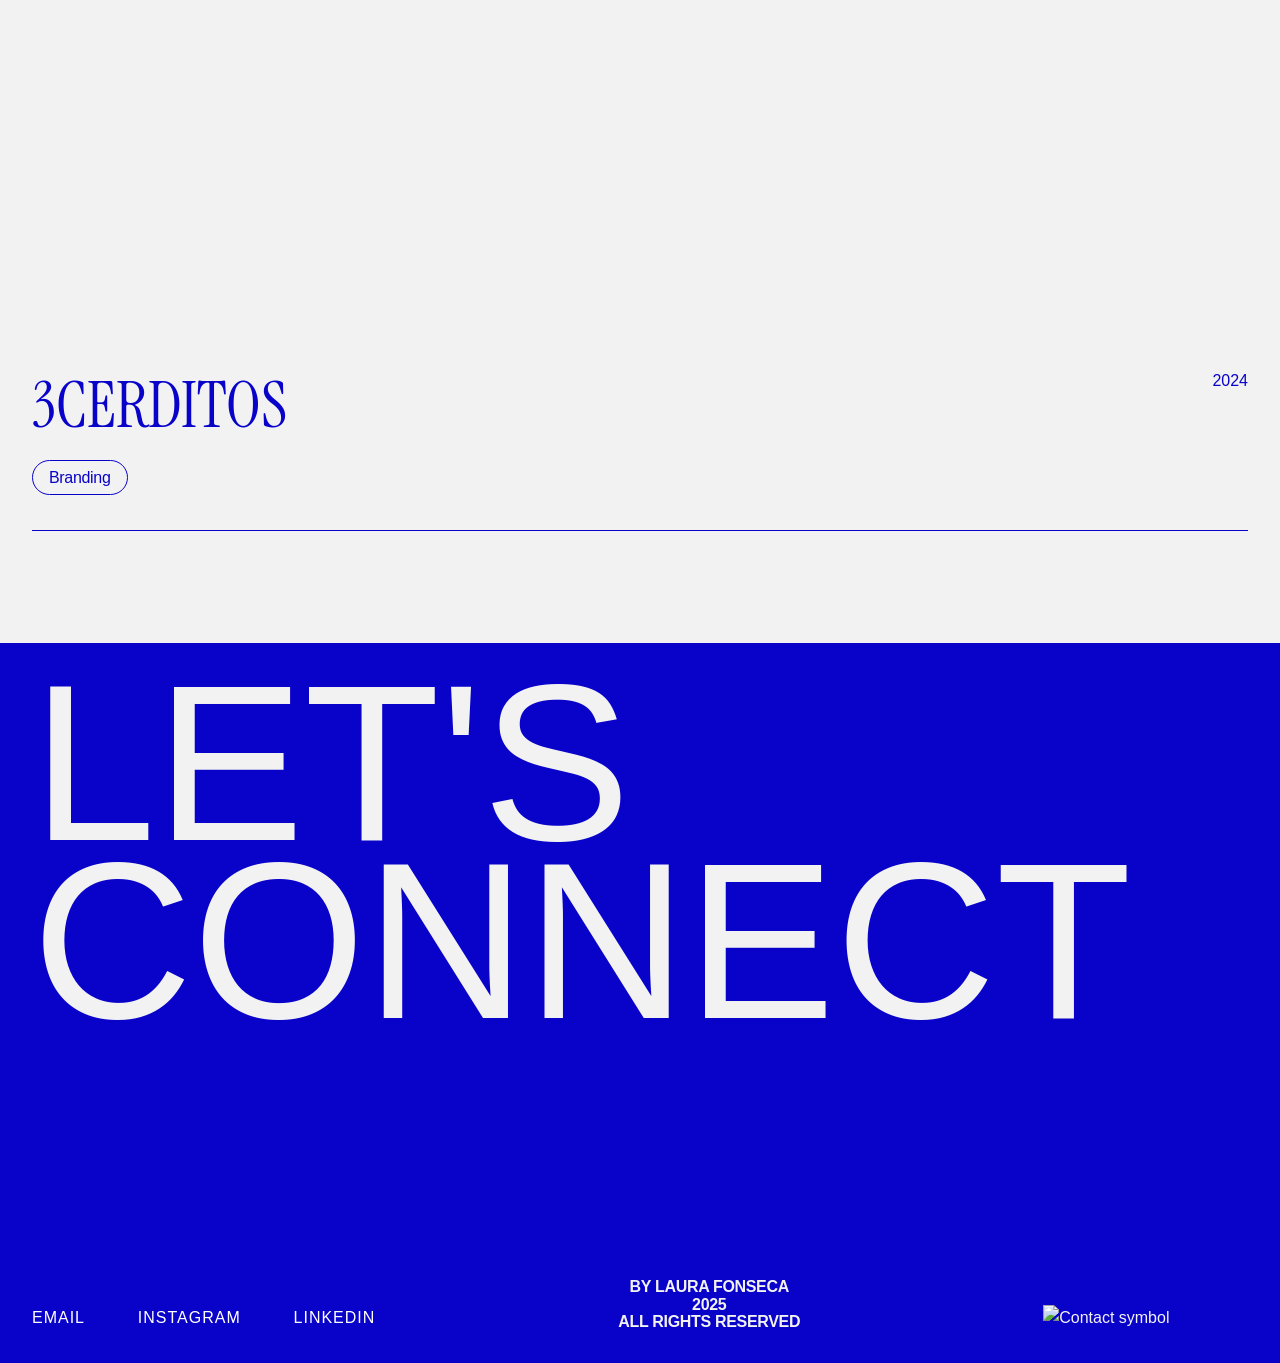
==== commit 58cffbb1: "imagekit" ====
--- a/index.html
+++ b/index.html
@@ -3,7 +3,7 @@
   <head>
     <meta charset="UTF-8" />
     <meta name="viewport" content="width=device-width, initial-scale=1.0" />
-    <link rel="icon" href="logo.png" type="image/png" />
+    <link rel="icon" href="assets/images/logo.png" type="image/png" />
     <title>Laura Fonseca Portfolio</title>
     <!-- Google Fonts: Instrument Serif -->
     <link rel="preconnect" href="https://fonts.googleapis.com" />
@@ -49,7 +49,7 @@
       <!-- Presentación -->
       <section class="about" id="about">
         <div class="about-img">
-          <img src="assets/images/imagen-perfil.jpg" alt="Foto de Laura Fonseca" />
+          <img src="https://ik.imagekit.io/v5f92ifvuz/Portfolio/imagen-perfil.jpg" alt="Foto de Laura Fonseca" />
         </div>
         <div class="about-text">
           <p data-translate="intro_hi">Hi, I'm Laura Fonseca!</p>
@@ -95,7 +95,7 @@
             <div class="project-image">
               <a href="applaws.html">
                 <img
-                  src="assets/images/Applaws/85x55_Business_Card_Mockup.png"
+                  src="https://ik.imagekit.io/v5f92ifvuz/Portfolio/Applaws/85x55_Business_Card_Mockup.png"
                   alt="Applaws project image"
                 />
               </a>
@@ -122,7 +122,7 @@
             <div class="project-image">
               <a href="lallorona.html">
                 <img
-                  src="assets/images/La Llorona/mockup1 1.png"
+                  src="https://ik.imagekit.io/v5f92ifvuz/Portfolio/La%20Llorona/mockup1%201.png"
                   alt="La Llorona project image"
                 />
               </a>
@@ -146,7 +146,7 @@
           <article class="project" data-category="UIUX">
             <div class="project-image">
               <a href="velox.html">
-                <img src="assets/images/Velox/mockupvelox.png" alt="Velox project image" />
+                <img src="https://ik.imagekit.io/v5f92ifvuz/Portfolio/Velox/mockupvelox.png" alt="Velox project image" />
               </a>
               <div class="project-details">
                 <a href="velox.html" class="view-btn" data-translate="view"
@@ -168,7 +168,7 @@
           <article class="project" data-category="Editorial">
             <div class="project-image">
               <a href="nogue.html">
-                <img src="assets/images/Nogue/Mockup.jpg" alt="Nogue project image" />
+                <img src="https://ik.imagekit.io/v5f92ifvuz/Portfolio/Nogue/Mockup.jpg" alt="Nogue project image" />
               </a>
               <div class="project-details">
                 <a href="nogue.html" class="view-btn" data-translate="view"
@@ -193,7 +193,7 @@
             <div class="project-image">
               <a href="3cerditos.html">
                 <img
-                  src="assets/images/3CERDITOS/fotos3c4.png"
+                  src="https://ik.imagekit.io/v5f92ifvuz/Portfolio/3cerditos/fotos3c4.png"
                   alt="3CERDITOS project image"
                 />
               </a>
@@ -253,7 +253,7 @@
             </p>
           </div>
           <div class="contact-symbol">
-            <img src="assets/images/image 1.png" alt="Contact symbol" class="contact-image" />
+            <img src="https://ik.imagekit.io/v5f92ifvuz/Portfolio/image%201.png" alt="Contact symbol" class="contact-image" />
           </div>
         </div>
       </section>
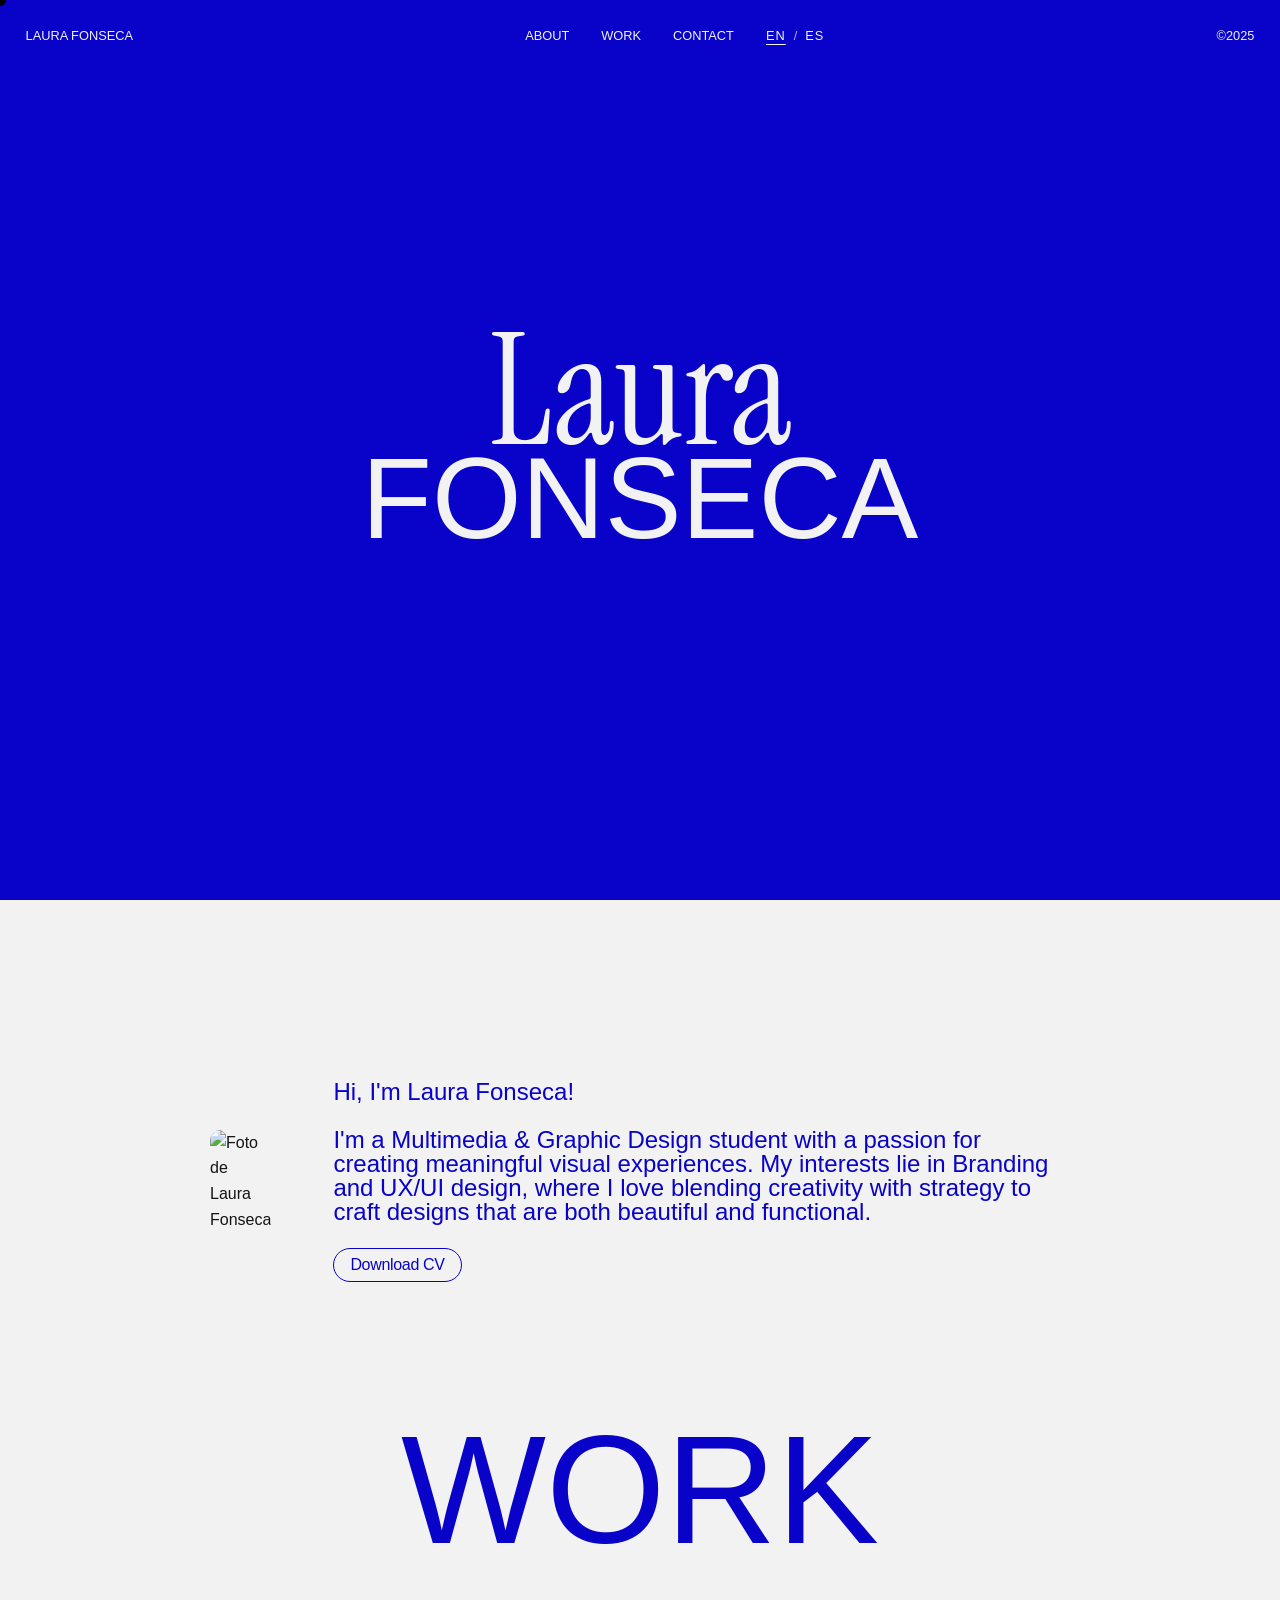
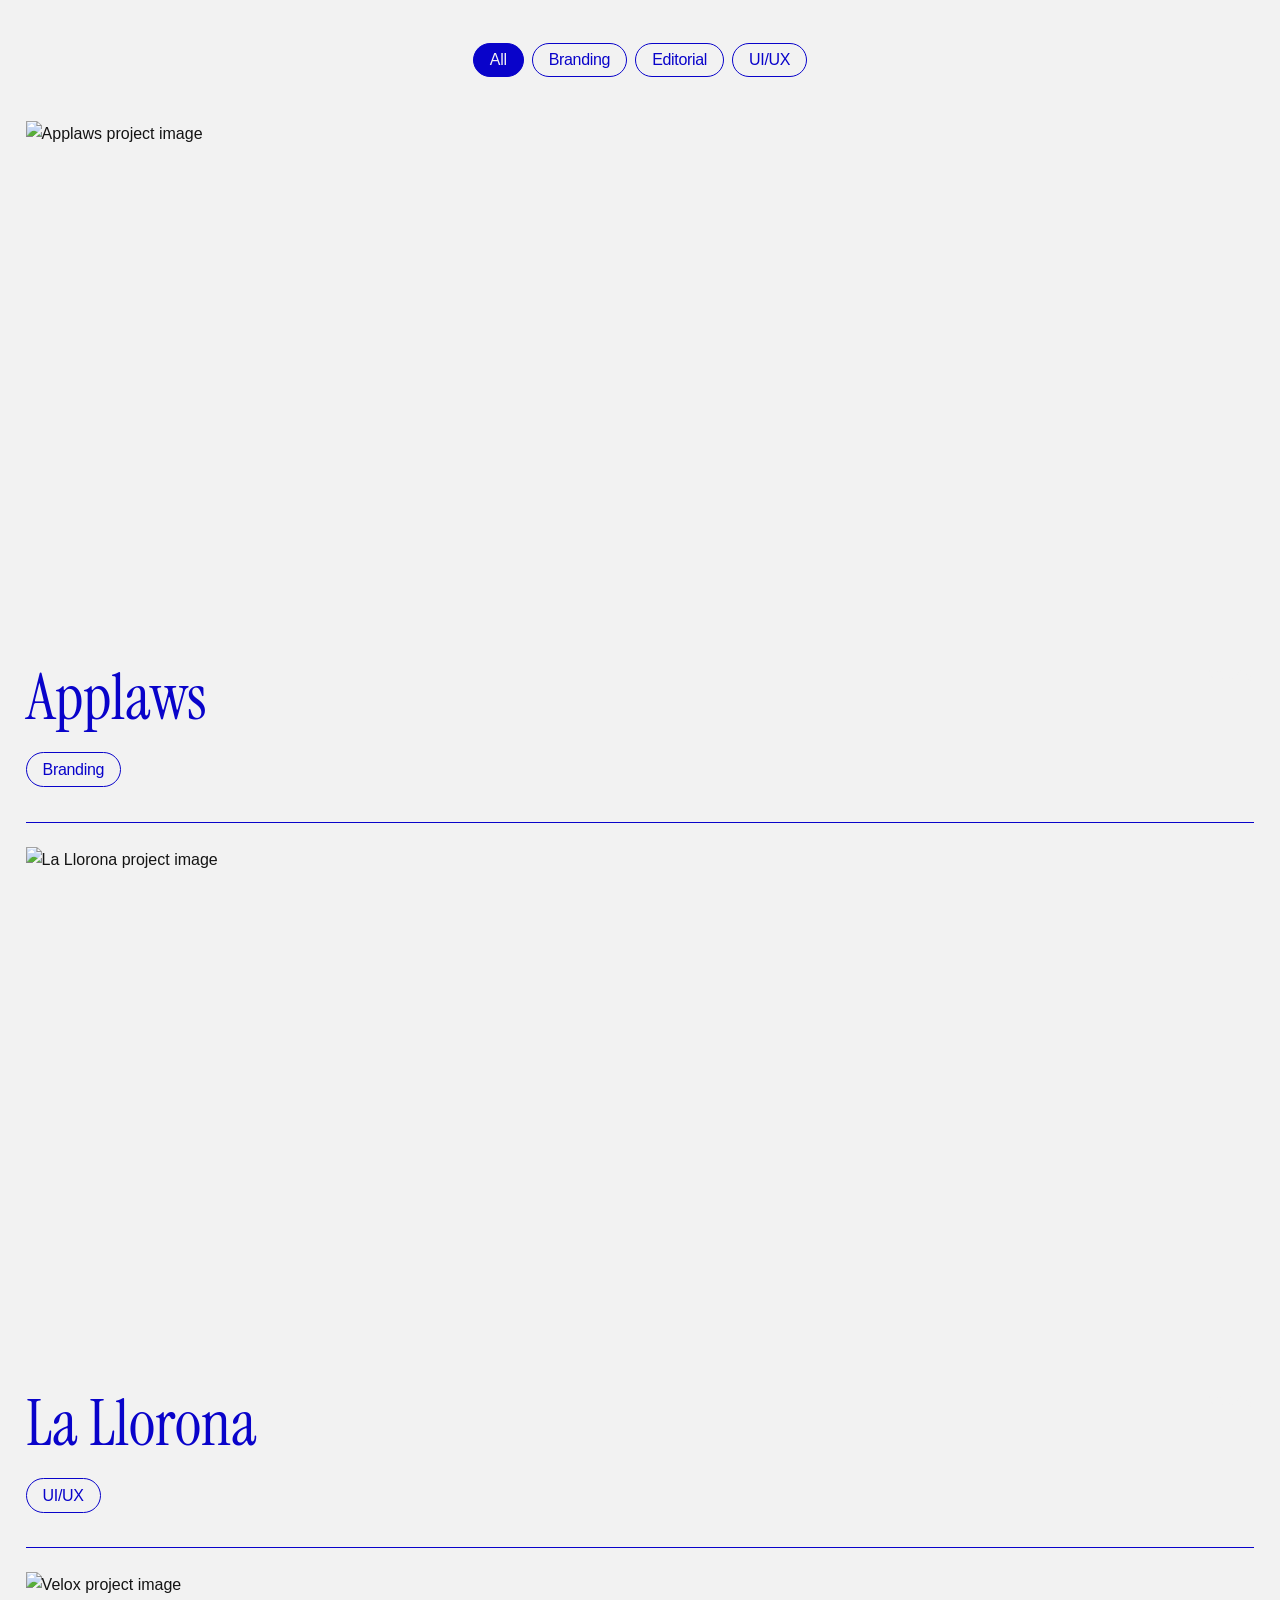
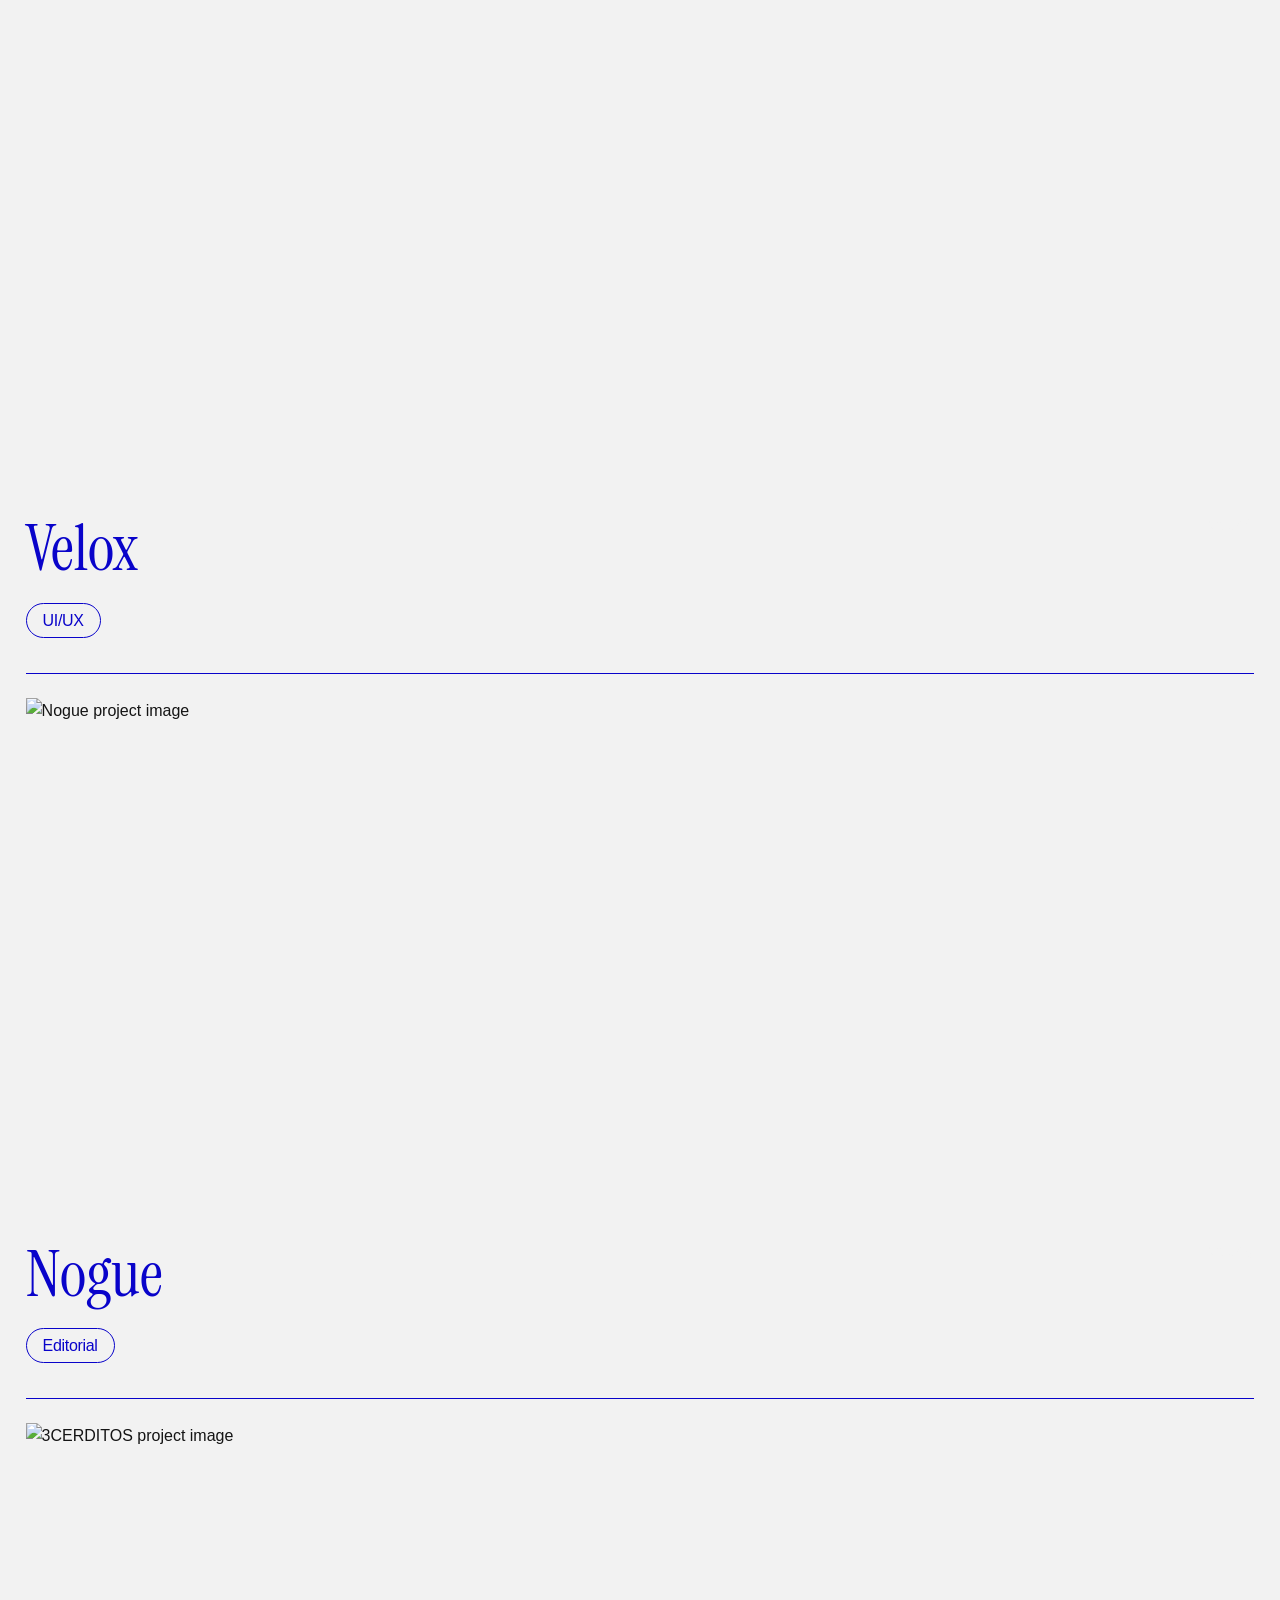
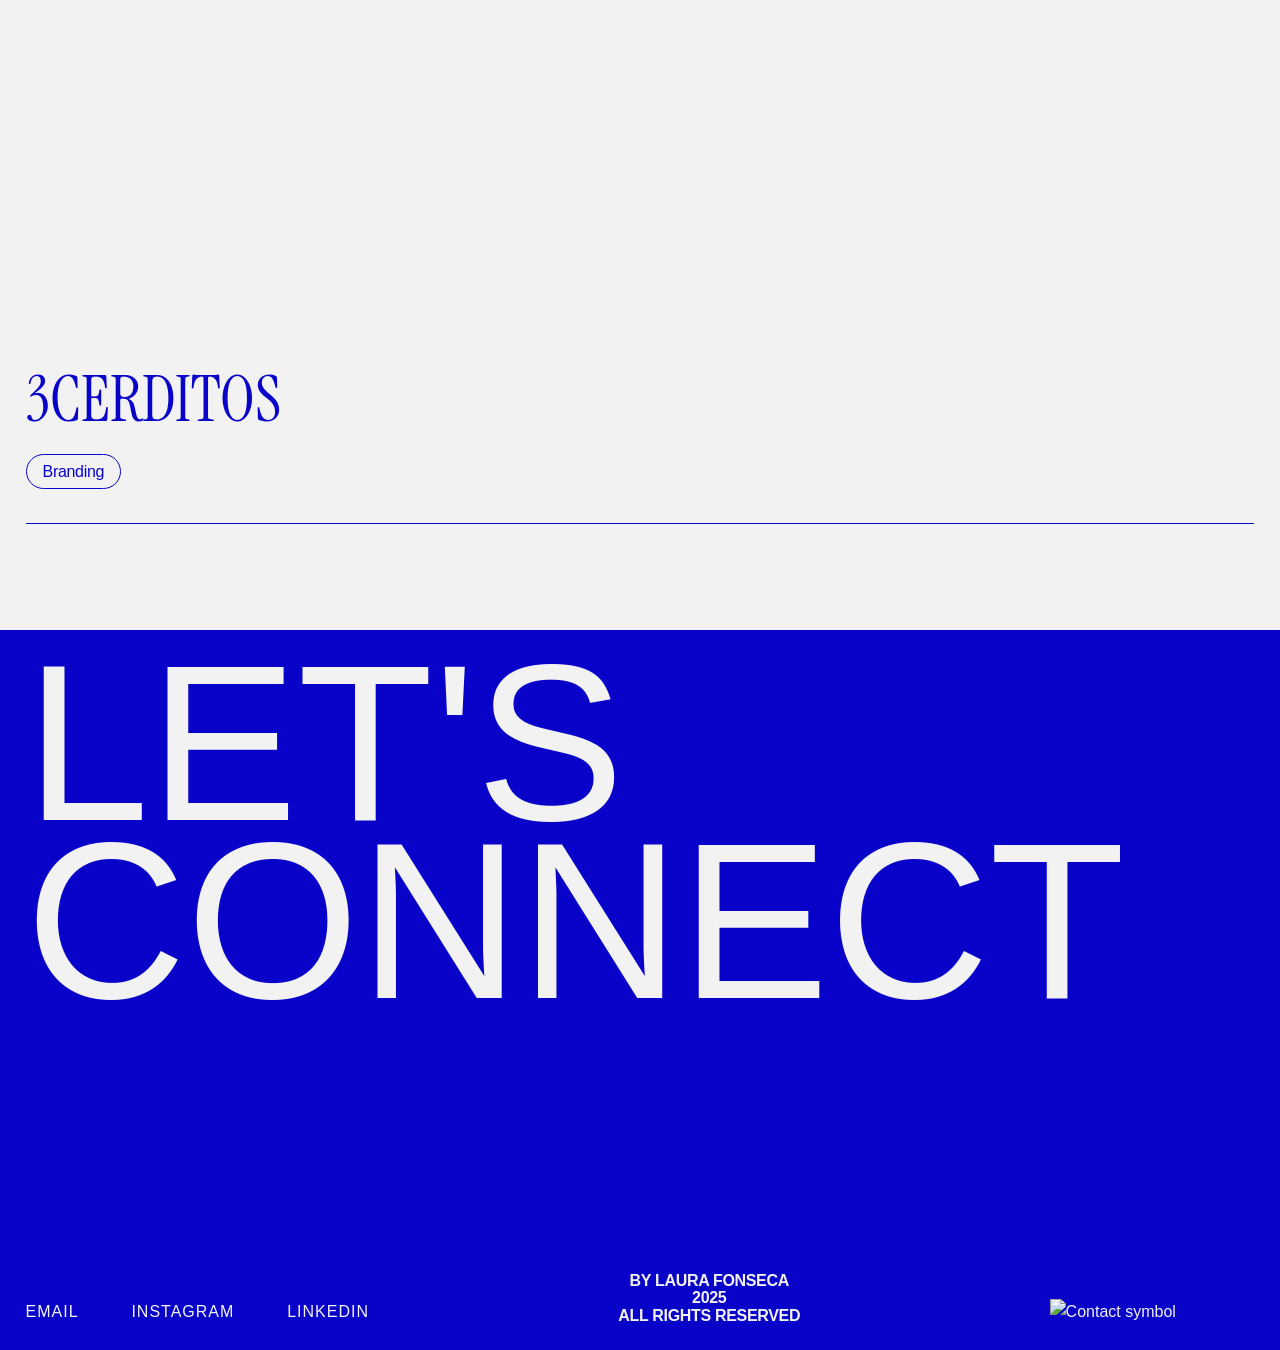
==== commit 5614e9a2: "3projectpagesdone" ====
--- a/index.html
+++ b/index.html
@@ -3,7 +3,11 @@
   <head>
     <meta charset="UTF-8" />
     <meta name="viewport" content="width=device-width, initial-scale=1.0" />
-    <link rel="icon" href="assets/images/logo.png" type="image/png" />
+    <link
+      rel="icon"
+      href="https://ik.imagekit.io/v5f92ifvuz/Portfolio/logo.png"
+      type="image/png"
+    />
     <title>Laura Fonseca Portfolio</title>
     <!-- Google Fonts: Instrument Serif -->
     <link rel="preconnect" href="https://fonts.googleapis.com" />
@@ -14,14 +18,14 @@
     />
     <link rel="stylesheet" href="assets/css/index.css" />
     <!-- GSAP for animations -->
-  <script src="https://cdnjs.cloudflare.com/ajax/libs/gsap/3.12.2/gsap.min.js"></script>
-  <script src="https://cdnjs.cloudflare.com/ajax/libs/gsap/3.12.2/ScrollTrigger.min.js"></script>
+    <script src="https://cdnjs.cloudflare.com/ajax/libs/gsap/3.12.2/gsap.min.js"></script>
+    <script src="https://cdnjs.cloudflare.com/ajax/libs/gsap/3.12.2/ScrollTrigger.min.js"></script>
   </head>
   <body>
     <div class="cursor"></div>
     <header class="main-header">
       <div class="header-content">
-        <div class="header-name">LAURA FONSECA</div>
+        <div class="header-name"><a href="index.html">LAURA FONSECA</a></div>
         <nav>
           <ul>
             <li><a href="#about" data-translate="about">ABOUT</a></li>
@@ -34,8 +38,7 @@
             <span class="lang-option" id="lang-es">ES</span>
           </div>
         </nav>
-          <div class="header-year">©2025</div>
-        </div>
+        <div class="header-year">©2025</div>
       </div>
     </header>
     <main>
@@ -49,7 +52,10 @@
       <!-- Presentación -->
       <section class="about" id="about">
         <div class="about-img">
-          <img src="https://ik.imagekit.io/v5f92ifvuz/Portfolio/imagen-perfil.jpg" alt="Foto de Laura Fonseca" />
+          <img
+            src="https://ik.imagekit.io/v5f92ifvuz/Portfolio/imagen-perfil.jpg"
+            alt="Foto de Laura Fonseca"
+          />
         </div>
         <div class="about-text">
           <p data-translate="intro_hi">Hi, I'm Laura Fonseca!</p>
@@ -59,18 +65,20 @@
             and UX/UI design, where I love blending creativity with strategy to
             craft designs that are both beautiful and functional.
           </p>
-          <a href="assets/cv/Laura_Fonseca_CV.pdf" class="button" download data-translate="download_cv">Download CV</a>
+          <a
+            href="assets/cv/Laura_Fonseca_CV.pdf"
+            class="button"
+            download
+            data-translate="download_cv"
+            >Download CV</a
+          >
         </div>
       </section>
       <!-- Work Section -->
       <section class="work" id="work">
         <h2 class="scale-in" data-translate="work">WORK</h2>
         <div class="work-filters slide-up">
-          <button
-            class="button active"
-            data-filter="all"
-            data-translate="all"
-          >
+          <button class="button active" data-filter="all" data-translate="all">
             All
           </button>
           <button
@@ -109,9 +117,7 @@
               <div class="frame-7">
                 <h3>Applaws</h3>
                 <div class="div-wrapper">
-                  <span class="button" data-translate="branding"
-                    >Branding</span
-                  >
+                  <span class="button" data-translate="branding">Branding</span>
                 </div>
               </div>
               <span class="project-year">2025</span>
@@ -146,7 +152,10 @@
           <article class="project" data-category="UIUX">
             <div class="project-image">
               <a href="velox.html">
-                <img src="https://ik.imagekit.io/v5f92ifvuz/Portfolio/Velox/mockupvelox.png" alt="Velox project image" />
+                <img
+                  src="https://ik.imagekit.io/v5f92ifvuz/Portfolio/Velox/mockupvelox.png"
+                  alt="Velox project image"
+                />
               </a>
               <div class="project-details">
                 <a href="velox.html" class="view-btn" data-translate="view"
@@ -168,7 +177,10 @@
           <article class="project" data-category="Editorial">
             <div class="project-image">
               <a href="nogue.html">
-                <img src="https://ik.imagekit.io/v5f92ifvuz/Portfolio/Nogue/Mockup.jpg" alt="Nogue project image" />
+                <img
+                  src="https://ik.imagekit.io/v5f92ifvuz/Portfolio/Nogue/Mockup.jpg"
+                  alt="Nogue project image"
+                />
               </a>
               <div class="project-details">
                 <a href="nogue.html" class="view-btn" data-translate="view"
@@ -207,9 +219,7 @@
               <div class="frame-7">
                 <h3>3CERDITOS</h3>
                 <div class="div-wrapper">
-                  <span class="button" data-translate="branding"
-                    >Branding</span
-                  >
+                  <span class="button" data-translate="branding">Branding</span>
                 </div>
               </div>
               <span class="project-year">2024</span>
@@ -253,7 +263,11 @@
             </p>
           </div>
           <div class="contact-symbol">
-            <img src="https://ik.imagekit.io/v5f92ifvuz/Portfolio/image%201.png" alt="Contact symbol" class="contact-image" />
+            <img
+              src="https://ik.imagekit.io/v5f92ifvuz/Portfolio/image%201.png"
+              alt="Contact symbol"
+              class="contact-image"
+            />
           </div>
         </div>
       </section>
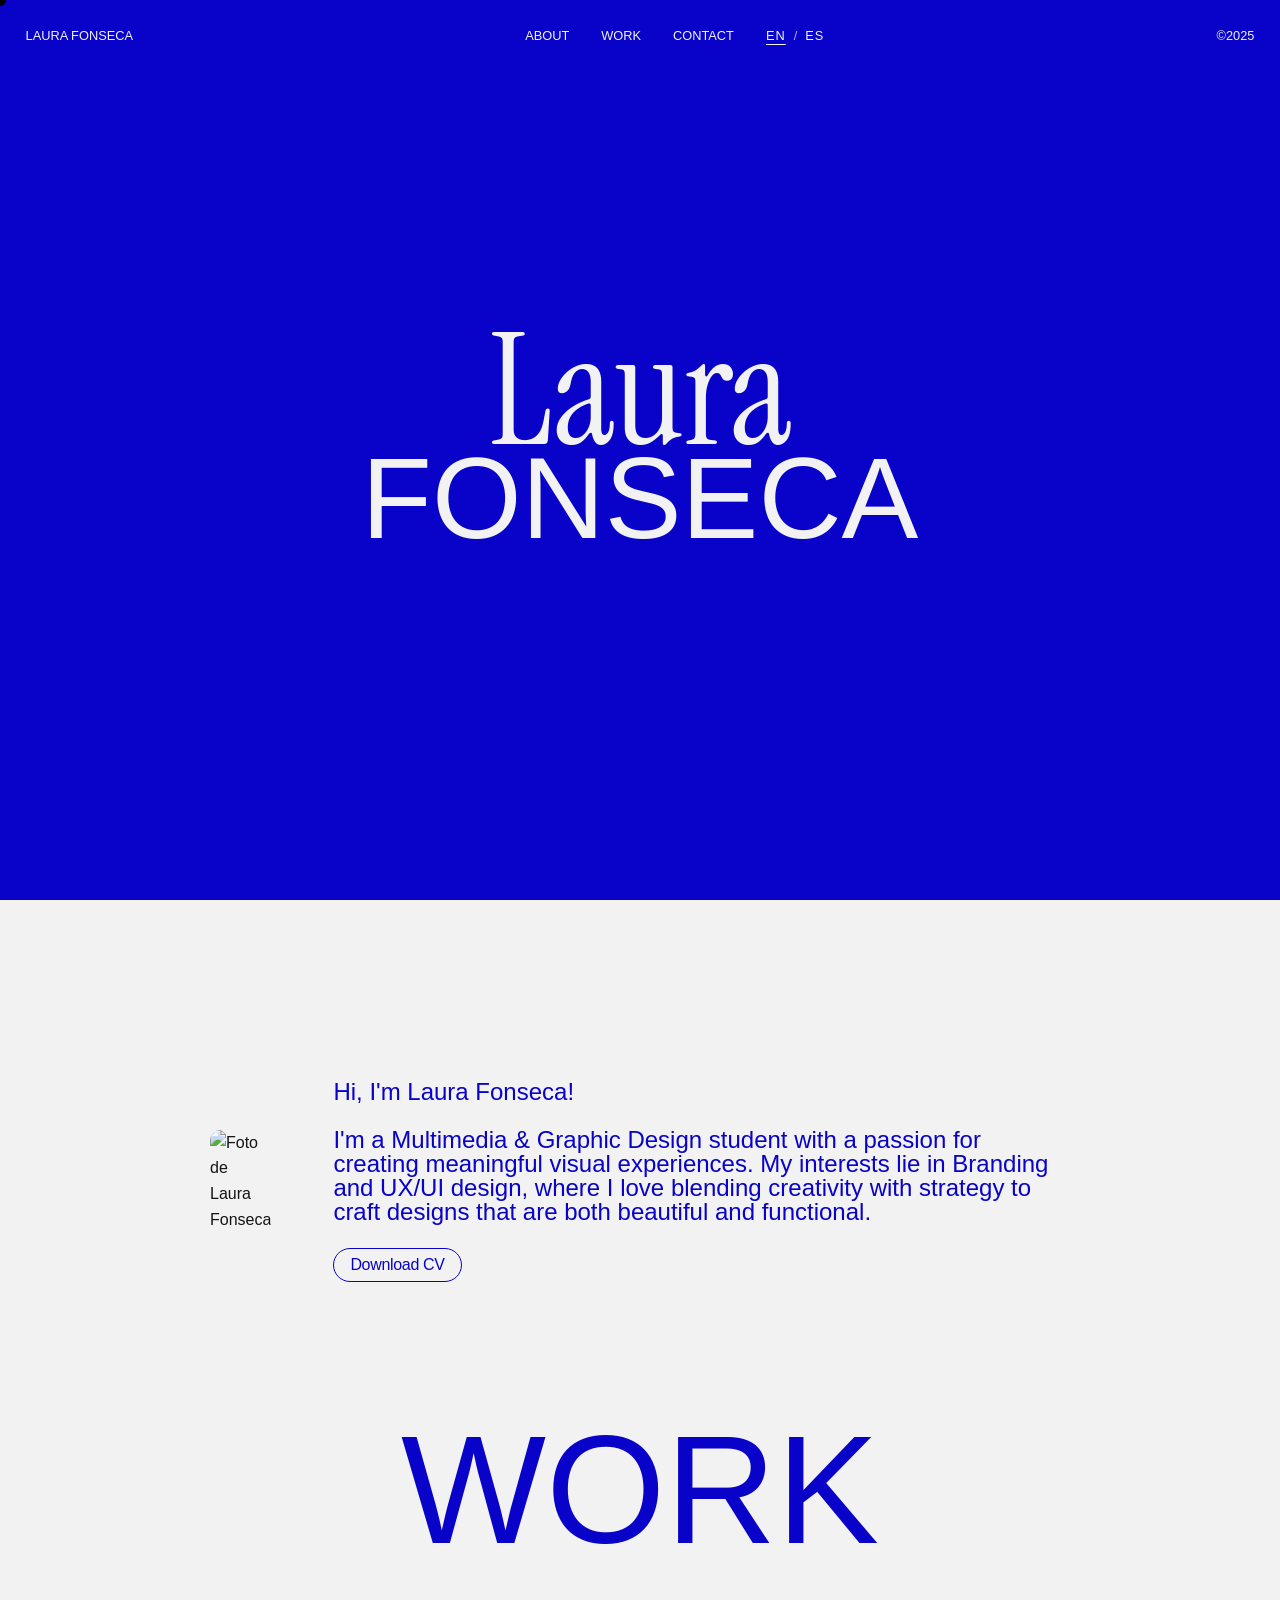
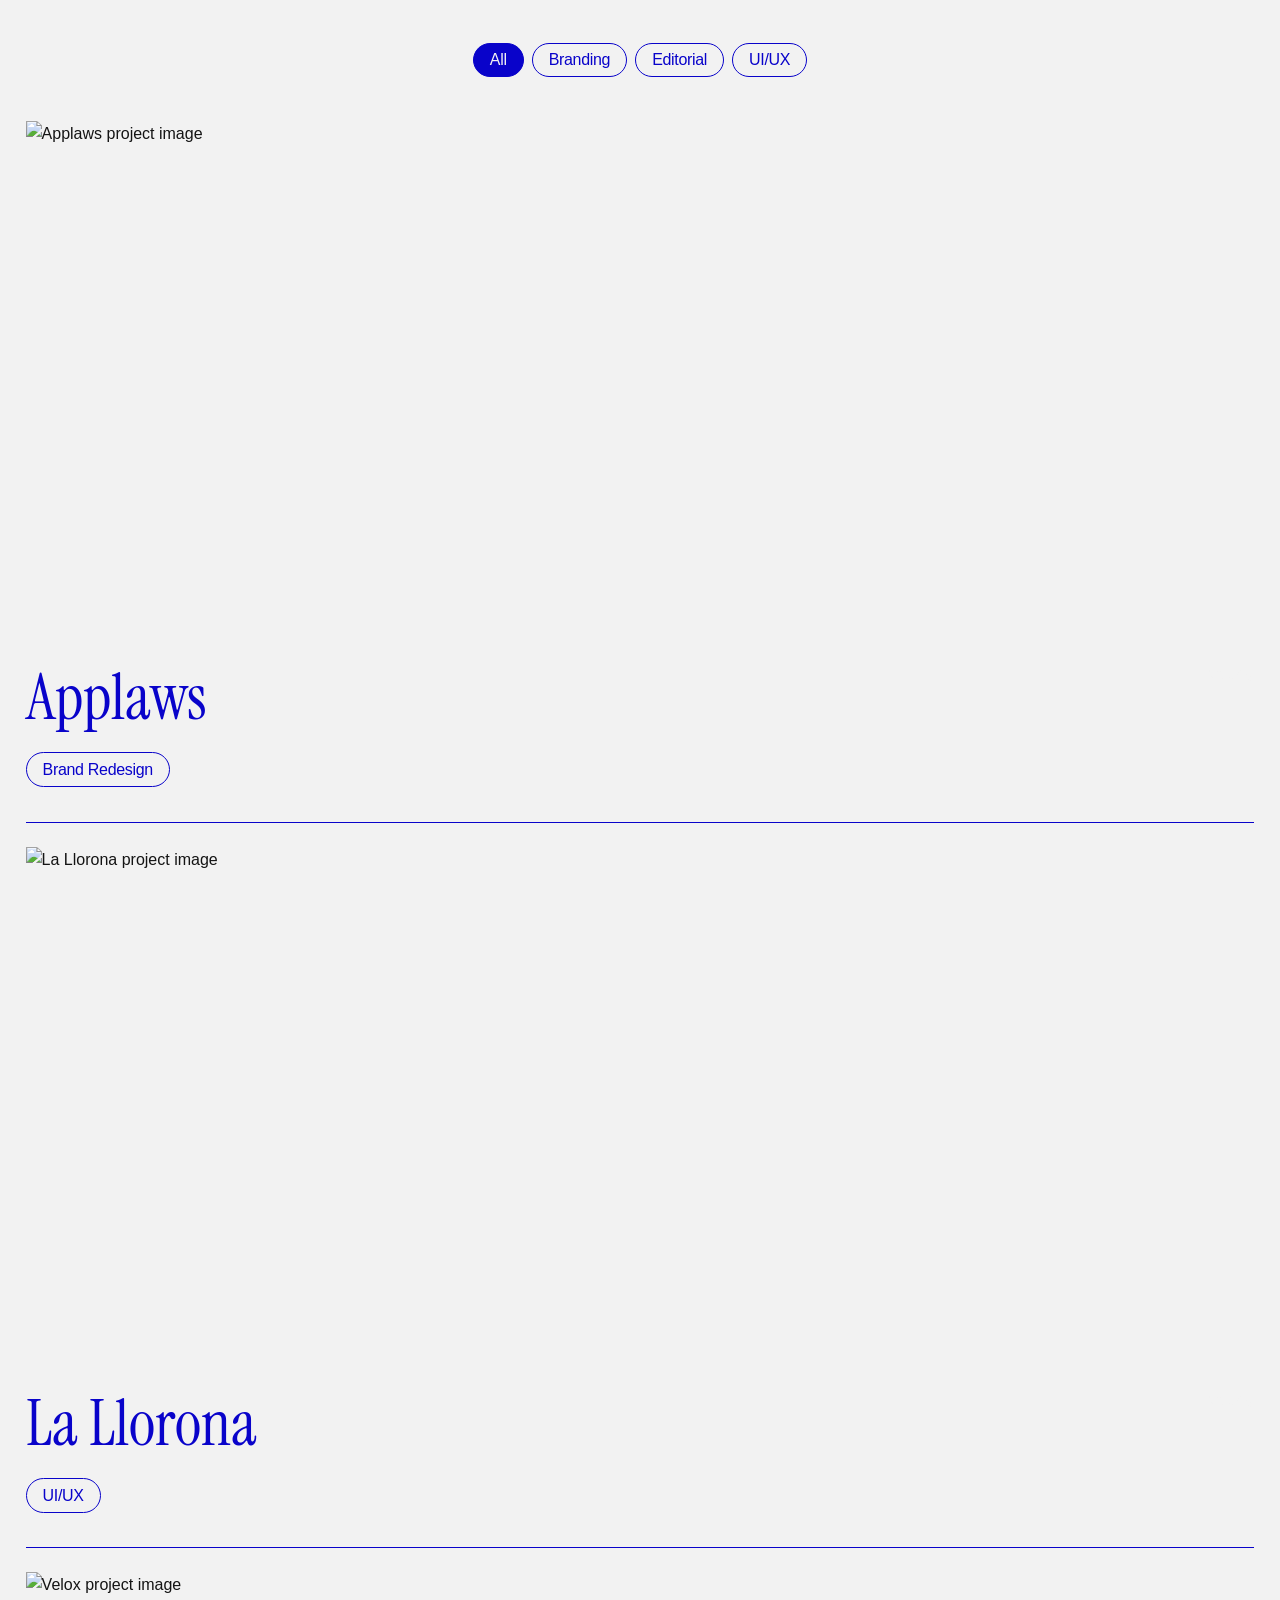
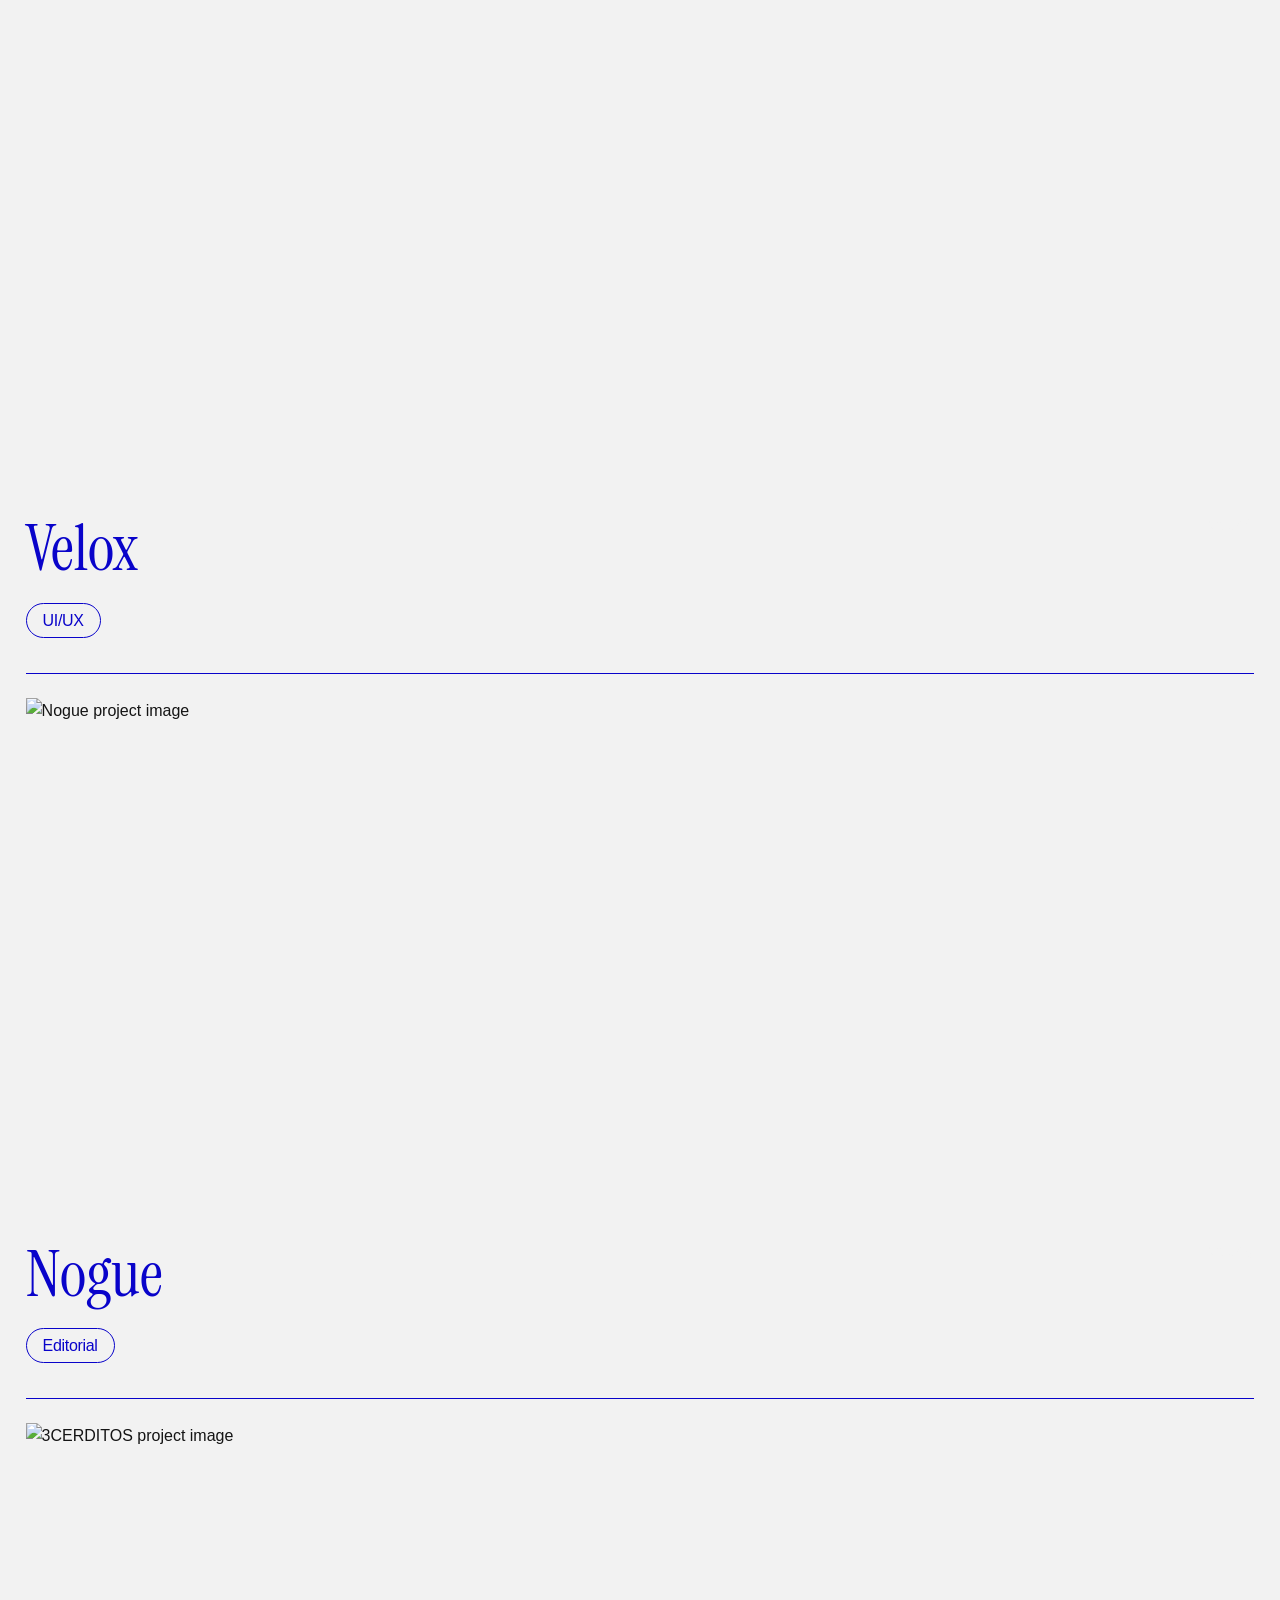
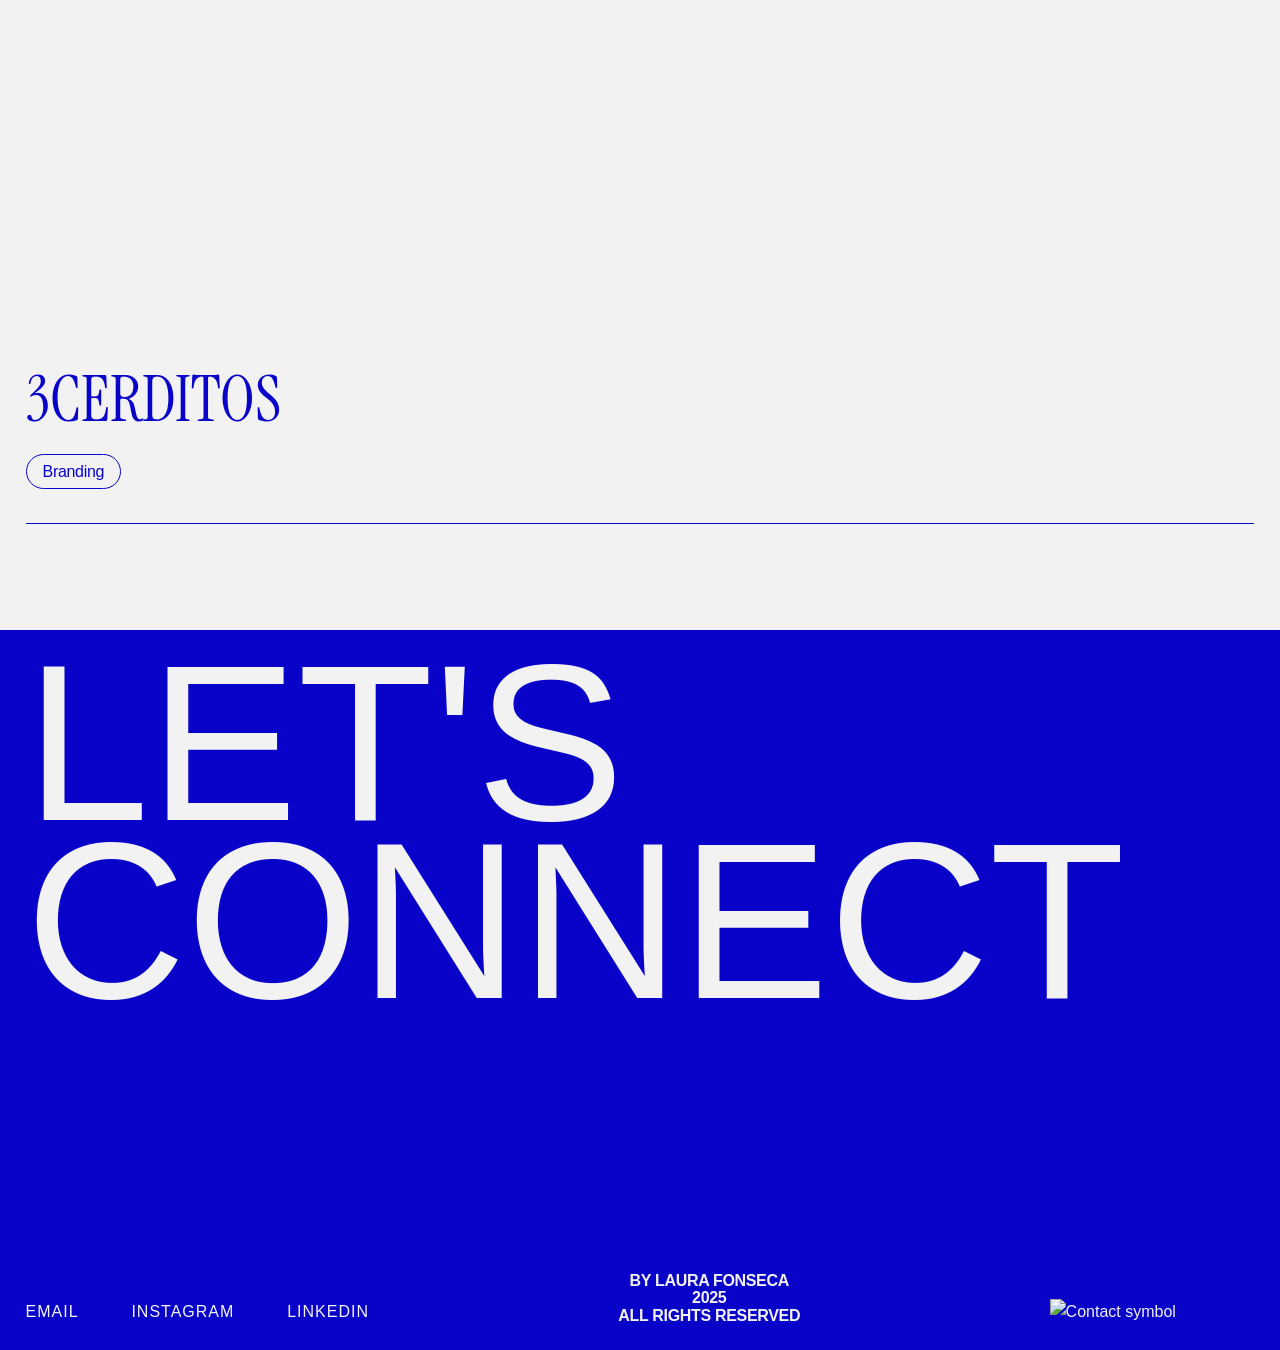
==== commit 02052706: "metathemecolortag" ====
--- a/index.html
+++ b/index.html
@@ -9,6 +9,42 @@
       type="image/png"
     />
     <title>Laura Fonseca Portfolio</title>
+    <meta
+      name="description"
+      content="Portfolio of Laura Fonseca, Multimedia & Graphic Design student specializing in Branding and UX/UI design."
+    />
+    <meta name="author" content="Laura Fonseca" />
+
+    <meta property="og:type" content="website" />
+    <meta
+      property="og:url"
+      content="https://laurafonsecadesign.github.io/final-project-portfolio-template-2025/"
+    />
+    <meta property="og:title" content="Laura Fonseca - Portfolio" />
+    <meta
+      property="og:description"
+      content="Multimedia & Graphic Design student specializing in Branding and UX/UI."
+    />
+    <meta
+      property="og:image"
+      content="https://ik.imagekit.io/v5f92ifvuz/Portfolio/Applaws/Slide%204_3%20-%201%20copia.png"
+    />
+
+    <meta property="twitter:card" content="summary_large_image" />
+    <meta
+      property="twitter:url"
+      content="https://laurafonsecadesign.github.io/final-project-portfolio-template-2025/"
+    />
+    <meta property="twitter:title" content="Laura Fonseca - Portfolio" />
+    <meta
+      property="twitter:description"
+      content="Multimedia & Graphic Design student specializing in Branding and UX/UI."
+    />
+    <meta
+      property="twitter:image"
+      content="https://ik.imagekit.io/v5f92ifvuz/Portfolio/Applaws/Slide%204_3%20-%201%20copia.png"
+    />
+    <meta name="theme-color" content="#0903ca" />
     <!-- Google Fonts: Instrument Serif -->
     <link rel="preconnect" href="https://fonts.googleapis.com" />
     <link rel="preconnect" href="https://fonts.gstatic.com" crossorigin />
@@ -28,9 +64,9 @@
         <div class="header-name"><a href="index.html">LAURA FONSECA</a></div>
         <nav>
           <ul>
-            <li><a href="#about" data-translate="about">ABOUT</a></li>
-            <li><a href="#work" data-translate="work">WORK</a></li>
-            <li><a href="#contact" data-translate="contact">CONTACT</a></li>
+            <li><a href="#about" data-translate="nav.about">ABOUT</a></li>
+            <li><a href="#work" data-translate="nav.work">WORK</a></li>
+            <li><a href="#contact" data-translate="nav.contact">CONTACT</a></li>
           </ul>
           <div class="language-selector">
             <span class="lang-option active" id="lang-en">EN</span>
@@ -44,6 +80,17 @@
     <main>
       <!-- Hero Section -->
       <section class="hero">
+        <h1
+          style="
+            position: absolute;
+            width: 1px;
+            height: 1px;
+            overflow: hidden;
+            clip: rect(0, 0, 0, 0);
+          "
+        >
+          Laura Fonseca - Designer
+        </h1>
         <div class="hero-title">
           <span class="nombre-laura">Laura</span> <br />
           <span class="nombre-fonseca">FONSECA</span>
@@ -51,6 +98,17 @@
       </section>
       <!-- Presentación -->
       <section class="about" id="about">
+        <h2
+          style="
+            position: absolute;
+            width: 1px;
+            height: 1px;
+            overflow: hidden;
+            clip: rect(0, 0, 0, 0);
+          "
+        >
+          About Me
+        </h2>
         <div class="about-img">
           <img
             src="https://ik.imagekit.io/v5f92ifvuz/Portfolio/imagen-perfil.jpg"
@@ -58,40 +116,44 @@
           />
         </div>
         <div class="about-text">
-          <p data-translate="intro_hi">Hi, I'm Laura Fonseca!</p>
-          <p data-translate="intro_description">
+          <p data-translate="hero.intro_hi">Hi, I'm Laura Fonseca!</p>
+          <p data-translate="hero.intro_description">
             I'm a Multimedia & Graphic Design student with a passion for
             creating meaningful visual experiences. My interests lie in Branding
             and UX/UI design, where I love blending creativity with strategy to
             craft designs that are both beautiful and functional.
           </p>
           <a
-            href="assets/cv/Laura_Fonseca_CV.pdf"
+            href="docs/CV2025English.pdf"
             class="button"
             download
-            data-translate="download_cv"
+            data-translate="about.download_cv"
             >Download CV</a
           >
         </div>
       </section>
       <!-- Work Section -->
       <section class="work" id="work">
-        <h2 class="scale-in" data-translate="work">WORK</h2>
+        <h2 class="scale-in" data-translate="nav.work">WORK</h2>
         <div class="work-filters slide-up">
-          <button class="button active" data-filter="all" data-translate="all">
+          <button
+            class="button active"
+            data-filter="all"
+            data-translate="work.filters.all"
+          >
             All
           </button>
           <button
             class="button"
             data-filter="Branding"
-            data-translate="branding"
+            data-translate="work.filters.branding"
           >
             Branding
           </button>
           <button
             class="button"
             data-filter="Editorial"
-            data-translate="editorial"
+            data-translate="work.filters.editorial"
           >
             Editorial
           </button>
@@ -108,7 +170,10 @@
                 />
               </a>
               <div class="project-details">
-                <a href="applaws.html" class="view-btn" data-translate="view"
+                <a
+                  href="applaws.html"
+                  class="view-btn"
+                  data-translate="work.view"
                   >View</a
                 >
               </div>
@@ -117,7 +182,11 @@
               <div class="frame-7">
                 <h3>Applaws</h3>
                 <div class="div-wrapper">
-                  <span class="button" data-translate="branding">Branding</span>
+                  <span
+                    class="button"
+                    data-translate="projects.applaws.category"
+                    >Branding</span
+                  >
                 </div>
               </div>
               <span class="project-year">2025</span>
@@ -133,7 +202,10 @@
                 />
               </a>
               <div class="project-details">
-                <a href="lallorona.html" class="view-btn" data-translate="view"
+                <a
+                  href="lallorona.html"
+                  class="view-btn"
+                  data-translate="work.view"
                   >View</a
                 >
               </div>
@@ -158,7 +230,7 @@
                 />
               </a>
               <div class="project-details">
-                <a href="velox.html" class="view-btn" data-translate="view"
+                <a href="velox.html" class="view-btn" data-translate="work.view"
                   >View</a
                 >
               </div>
@@ -183,7 +255,7 @@
                 />
               </a>
               <div class="project-details">
-                <a href="nogue.html" class="view-btn" data-translate="view"
+                <a href="nogue.html" class="view-btn" data-translate="work.view"
                   >View</a
                 >
               </div>
@@ -192,7 +264,7 @@
               <div class="frame-7">
                 <h3>Nogue</h3>
                 <div class="div-wrapper">
-                  <span class="button" data-translate="editorial"
+                  <span class="button" data-translate="projects.nogue.category"
                     >Editorial</span
                   >
                 </div>
@@ -210,7 +282,10 @@
                 />
               </a>
               <div class="project-details">
-                <a href="3cerditos.html" class="view-btn" data-translate="view"
+                <a
+                  href="3cerditos.html"
+                  class="view-btn"
+                  data-translate="work.view"
                   >View</a
                 >
               </div>
@@ -219,7 +294,11 @@
               <div class="frame-7">
                 <h3>3CERDITOS</h3>
                 <div class="div-wrapper">
-                  <span class="button" data-translate="branding">Branding</span>
+                  <span
+                    class="button"
+                    data-translate="projects.cerditos.category"
+                    >Branding</span
+                  >
                 </div>
               </div>
               <span class="project-year">2024</span>
@@ -229,7 +308,7 @@
       </section>
       <!-- Contact Section -->
       <section class="contact" id="contact">
-        <h2 class="scale-in" data-translate="lets_connect">
+        <h2 class="scale-in" data-translate="footer.lets_connect">
           LET'S<br />CONNECT
         </h2>
 
@@ -238,27 +317,27 @@
             <a
               href="mailto:laurafonortes@gmail.com"
               class="bold-link"
-              data-translate="email"
+              data-translate="footer.email"
               >EMAIL</a
             >
             <a
               href="https://www.instagram.com/laurafonseca.design"
               target="_blank"
               class="bold-link"
-              data-translate="instagram"
+              data-translate="footer.instagram"
               >INSTAGRAM</a
             >
             <a
               href="https://www.linkedin.com/in/laura-fonseca-ort%C3%A9s-6abb1227b"
               target="_blank"
               class="bold-link"
-              data-translate="linkedin"
+              data-translate="footer.linkedin"
               >LINKEDIN</a
             >
           </div>
 
           <div class="footer-info">
-            <p data-translate="by_laura">
+            <p data-translate="footer.by_laura">
               BY LAURA FONSECA<br />2025<br />ALL RIGHTS RESERVED
             </p>
           </div>
